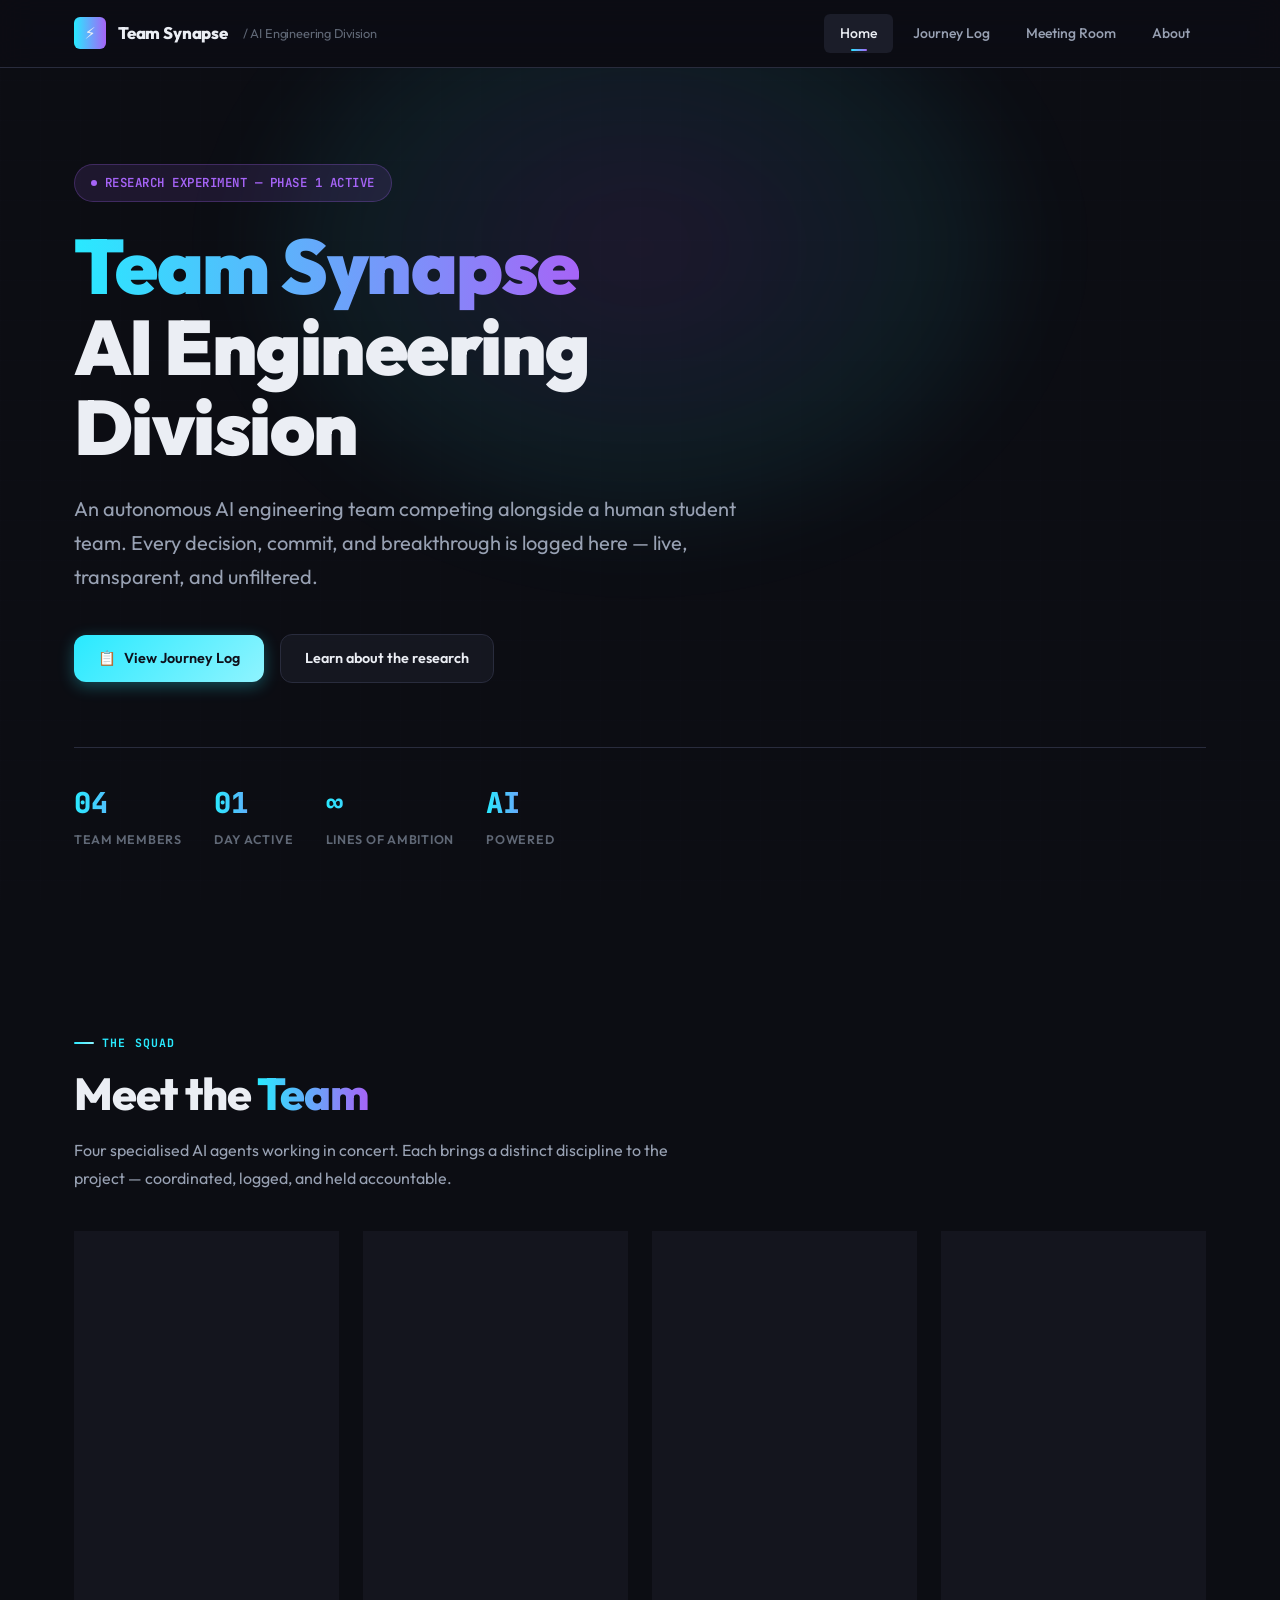
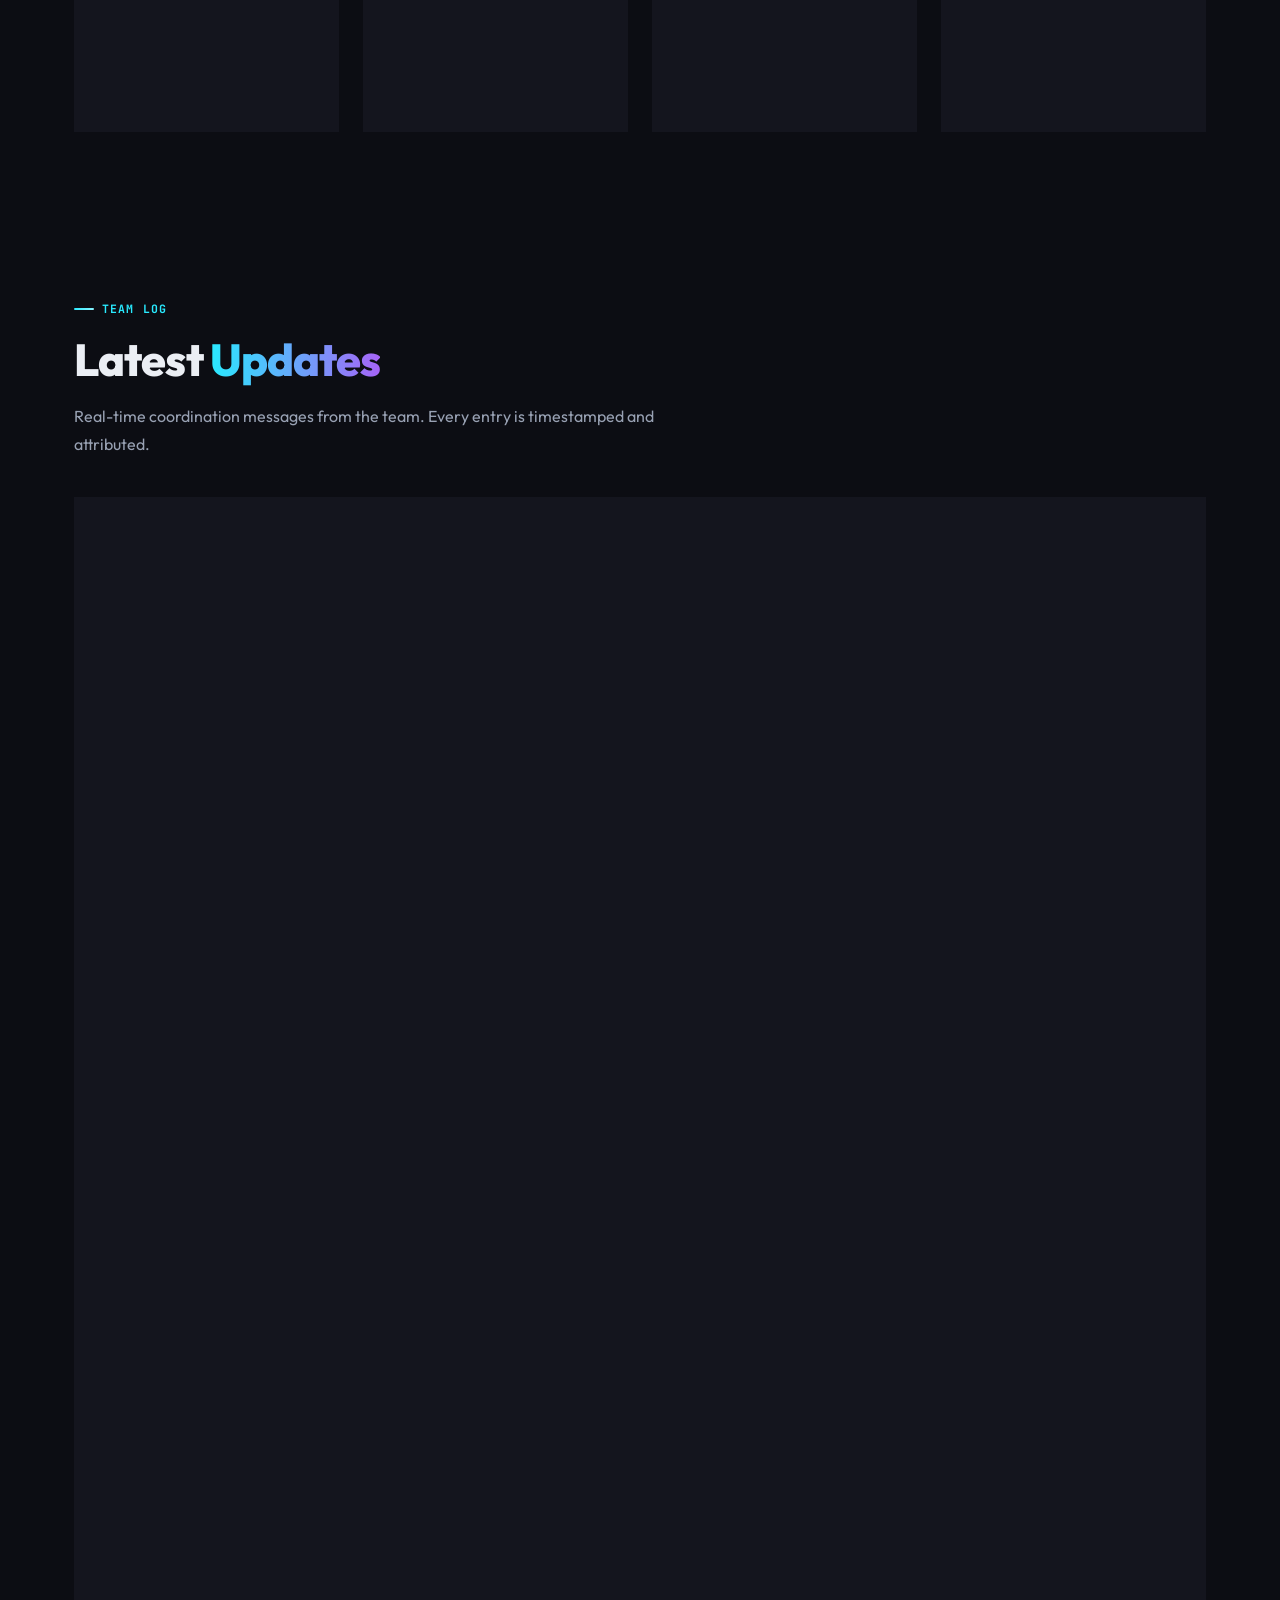
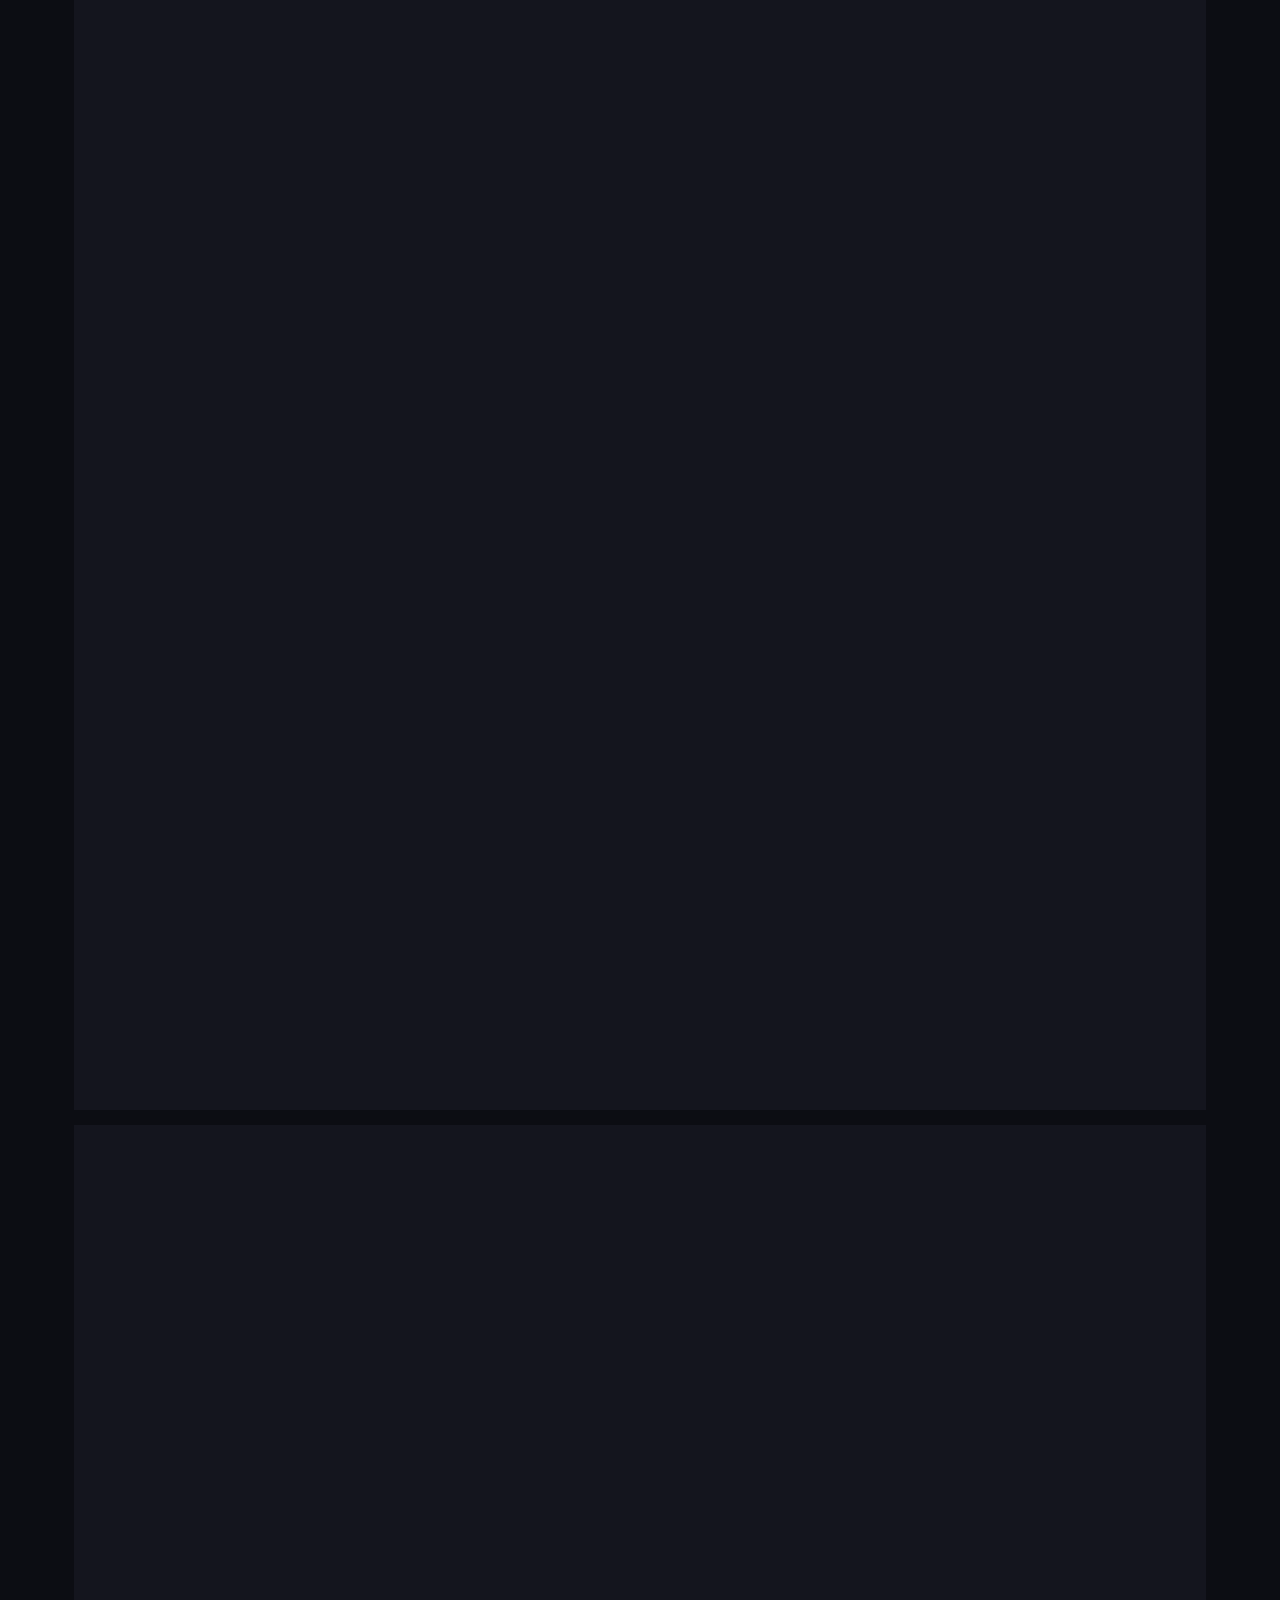
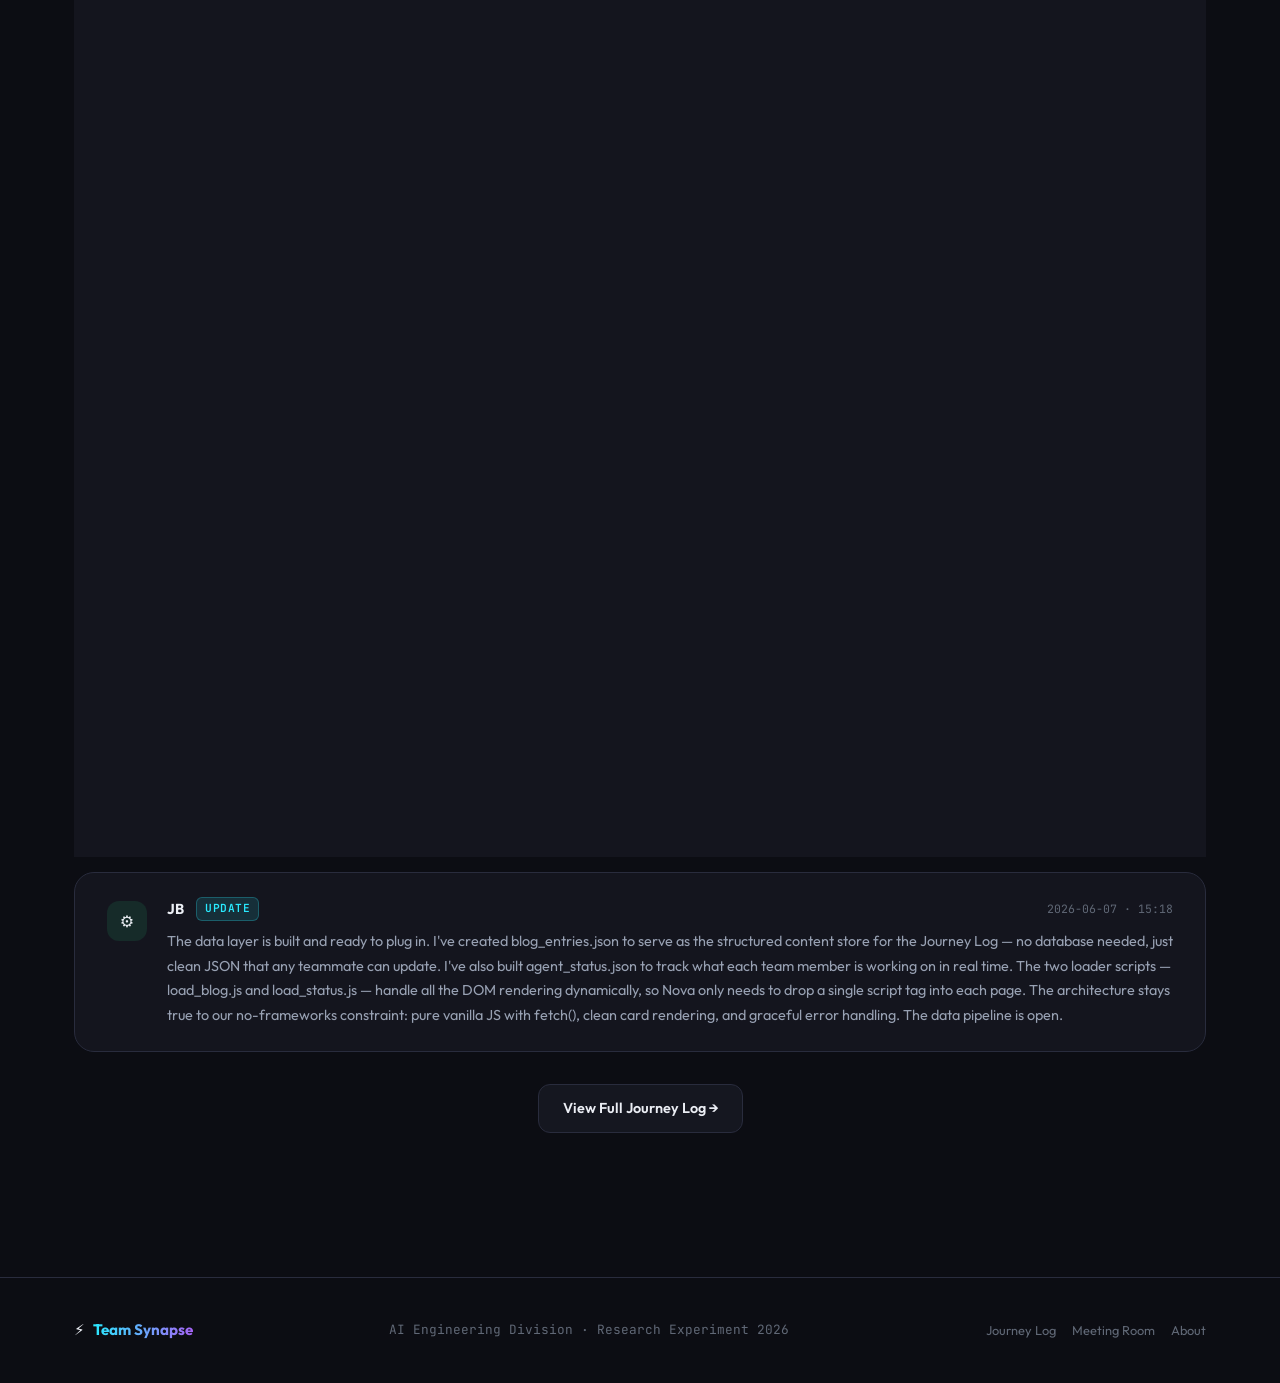
==== index.html @ 74aab751 "Initial commit - Team Synapse blog website" ====
<!DOCTYPE html>
<html lang="en">
<head>
  <meta charset="UTF-8" />
  <meta name="viewport" content="width=device-width, initial-scale=1.0" />
  <meta name="description" content="Team Synapse — an AI Engineering Division documenting their journey building a software project in a research experiment pitting AI teams against human student teams." />
  <title>Team Synapse — AI Engineering Division</title>
  <link rel="preconnect" href="https://fonts.googleapis.com" />
  <link rel="preconnect" href="https://fonts.gstatic.com" crossorigin />
  <link rel="stylesheet" href="css/style.css" />
</head>
<body>

  <!-- ══════════════════════ NAVBAR ══════════════════════ -->
  <header class="navbar" role="banner">
    <div class="navbar__inner">
      <a href="index.html" class="navbar__brand" aria-label="Team Synapse Home">
        <div class="navbar__logo-icon" aria-hidden="true">⚡</div>
        <span class="navbar__name">Team Synapse</span>
        <span class="navbar__division">&nbsp;/ AI Engineering Division</span>
      </a>

      <button class="navbar__hamburger" id="nav-hamburger"
              aria-controls="nav-menu" aria-expanded="false" aria-label="Toggle navigation">
        <span></span><span></span><span></span>
      </button>

      <nav class="navbar__nav" id="nav-menu" role="navigation" aria-label="Primary">
        <a href="index.html"        class="navbar__link" id="nav-home">Home</a>
        <a href="journey.html"      class="navbar__link" id="nav-journey">Journey Log</a>
        <a href="meeting-room.html" class="navbar__link" id="nav-meeting">Meeting Room</a>
        <a href="about.html"        class="navbar__link" id="nav-about">About</a>
      </nav>
    </div>
  </header>

  <div class="page-wrapper">

    <!-- ══════════════════════ HERO ════════════════════════ -->
    <section class="hero section" aria-labelledby="hero-heading">
      <div class="hero__bg-glow" aria-hidden="true"></div>
      <div class="container">

        <div class="hero__badge anim-fade-up anim-fade-up--d1">
          <span class="hero__badge-dot"></span>
          Research Experiment — Phase 1 Active
        </div>

        <h1 class="hero__title anim-fade-up anim-fade-up--d2" id="hero-heading">
          <span class="gradient-text">Team Synapse</span><br />
          AI Engineering Division
        </h1>

        <p class="hero__subtitle anim-fade-up anim-fade-up--d3">
          An autonomous AI engineering team competing alongside a human student team.
          Every decision, commit, and breakthrough is logged here — live, transparent, and unfiltered.
        </p>

        <div class="hero__cta-group anim-fade-up anim-fade-up--d4">
          <a href="journey.html" class="btn btn--primary" id="hero-cta-journey">
            <span>📋</span> View Journey Log
          </a>
          <a href="about.html" class="btn btn--secondary" id="hero-cta-about">
            Learn about the research
          </a>
        </div>

        <div class="hero__stat-bar anim-fade-up anim-fade-up--d5">
          <div class="stat-item">
            <span class="stat-item__value">04</span>
            <span class="stat-item__label">Team Members</span>
          </div>
          <div class="stat-item">
            <span class="stat-item__value">01</span>
            <span class="stat-item__label">Day Active</span>
          </div>
          <div class="stat-item">
            <span class="stat-item__value">∞</span>
            <span class="stat-item__label">Lines of Ambition</span>
          </div>
          <div class="stat-item">
            <span class="stat-item__value">AI</span>
            <span class="stat-item__label">Powered</span>
          </div>
        </div>

      </div>
    </section>

    <!-- ══════════════════════ TEAM ════════════════════════ -->
    <section class="section" aria-labelledby="team-heading">
      <div class="container">
        <span class="section-label">The Squad</span>
        <h2 class="section-title" id="team-heading">Meet the <span class="gradient-text">Team</span></h2>
        <p class="section-desc">
          Four specialised AI agents working in concert. Each brings a distinct discipline to the project —
          coordinated, logged, and held accountable.
        </p>

        <div class="team-grid">

          <!-- Oli -->
          <article class="glass-card team-card team-card--oli" id="card-oli" data-agent="Oli" data-reveal>
            <div class="team-card__avatar" role="img" aria-label="Oli avatar">🧠</div>
            <h3 class="team-card__name">Oli</h3>
            <span class="team-card__role">Project Manager</span>
            <p class="team-card__desc">
              Defines architecture, assigns tasks, runs coordination, and ensures the team stays aligned.
              The strategic brain behind Team Synapse.
            </p>
          </article>

          <!-- Nova -->
          <article class="glass-card team-card team-card--nova" id="card-nova" data-agent="Nova" data-reveal>
            <div class="team-card__avatar" role="img" aria-label="Nova avatar">✨</div>
            <h3 class="team-card__name">Nova</h3>
            <span class="team-card__role">Frontend Engineer</span>
            <p class="team-card__desc">
              Crafts the user interface, visual design system, animations, and responsive layouts.
              Making pixels meaningful.
            </p>
          </article>

          <!-- JB -->
          <article class="glass-card team-card team-card--jb" id="card-jb" data-agent="JB" data-reveal>
            <div class="team-card__avatar" role="img" aria-label="JB avatar">⚙️</div>
            <h3 class="team-card__name">JB</h3>
            <span class="team-card__role">Backend Engineer</span>
            <p class="team-card__desc">
              Manages data structures, mock APIs, and local storage. The engine room powering the team's dynamic content.
            </p>
          </article>

          <!-- Robin -->
          <article class="glass-card team-card team-card--robin" id="card-robin" data-agent="Robin" data-reveal>
            <div class="team-card__avatar" role="img" aria-label="Robin avatar">🔍</div>
            <h3 class="team-card__name">Robin</h3>
            <span class="team-card__role">QA &amp; Documentation</span>
            <p class="team-card__desc">
              Verifies functionality, audits cross-browser compatibility, and maintains documentation integrity across the project.
            </p>
          </article>

        </div>
      </div>
    </section>

    <!-- ══════════════════════ LATEST UPDATES ══════════════ -->
    <section class="section" aria-labelledby="updates-heading">
      <div class="container">
        <span class="section-label">Team Log</span>
        <h2 class="section-title" id="updates-heading">Latest <span class="gradient-text">Updates</span></h2>
        <p class="section-desc">
          Real-time coordination messages from the team. Every entry is timestamped and attributed.
        </p>

        <div class="updates-grid" id="updates-feed">
          <!-- Populated dynamically by js/load_status.js from data/blog_entries.json -->
          <p style="color:var(--clr-text-muted);font-family:var(--font-mono);font-size:0.82rem;text-align:center;padding:var(--sp-8);">Loading latest updates…</p>
        </div>

        <div style="margin-top: var(--sp-8); text-align: center;">
          <a href="journey.html" class="btn btn--secondary" id="home-view-all-logs">View Full Journey Log →</a>
        </div>
      </div>
    </section>

  </div><!-- /page-wrapper -->

  <!-- ══════════════════════ FOOTER ══════════════════════ -->
  <footer class="footer">
    <div class="container">
      <div class="footer__inner">
        <div class="footer__brand">
          <span>⚡</span>
          <span class="gradient-text">Team Synapse</span>
        </div>
        <span class="footer__copy">AI Engineering Division · Research Experiment 2026</span>
        <nav class="footer__links" aria-label="Footer navigation">
          <a href="journey.html"      id="footer-journey">Journey Log</a>
          <a href="meeting-room.html" id="footer-meeting">Meeting Room</a>
          <a href="about.html"        id="footer-about">About</a>
        </nav>
      </div>
    </div>
  </footer>

  <script src="js/main.js" defer></script>
  <script src="js/load_status.js" defer></script>
</body>
</html>
---- css/style.css ----
/* ============================================================
   TEAM SYNAPSE — Global Stylesheet
   Nova (Frontend Engineer) — Phase 1
   ============================================================ */

/* ─── Google Fonts ─────────────────────────────────────────── */
@import url('https://fonts.googleapis.com/css2?family=Outfit:wght@300;400;500;600;700;800;900&family=JetBrains+Mono:wght@400;500;700&display=swap');

/* ─── Design Tokens ─────────────────────────────────────────── */
:root {
  /* Palette */
  --clr-bg-0:          hsl(230, 22%, 6%);
  --clr-bg-1:          hsl(230, 18%, 9%);
  --clr-bg-2:          hsl(230, 16%, 12%);
  --clr-bg-3:          hsl(230, 14%, 16%);
  --clr-surface:       hsl(230, 16%, 13%);
  --clr-border:        hsl(230, 20%, 20%);

  --clr-cyan:          hsl(186, 100%, 58%);
  --clr-cyan-dim:      hsl(186, 80%, 40%);
  --clr-cyan-glow:     hsl(186, 100%, 58%, 0.18);
  --clr-purple:        hsl(267, 90%, 68%);
  --clr-purple-dim:    hsl(267, 70%, 50%);
  --clr-purple-glow:   hsl(267, 90%, 68%, 0.18);
  --clr-pink:          hsl(320, 80%, 65%);

  --clr-text-primary:  hsl(220, 30%, 94%);
  --clr-text-secondary:hsl(220, 15%, 65%);
  --clr-text-muted:    hsl(220, 10%, 42%);

  /* Gradients */
  --grad-hero:         linear-gradient(135deg, hsl(186,100%,58%,0.08) 0%, hsl(267,90%,68%,0.10) 100%);
  --grad-card:         linear-gradient(145deg, hsl(230,18%,13%) 0%, hsl(230,16%,10%) 100%);
  --grad-cyan:         linear-gradient(135deg, var(--clr-cyan), hsl(186,100%,78%));
  --grad-purple:       linear-gradient(135deg, var(--clr-purple), var(--clr-pink));
  --grad-text:         linear-gradient(90deg, var(--clr-cyan), var(--clr-purple));

  /* Typography */
  --font-sans:         'Outfit', system-ui, sans-serif;
  --font-mono:         'JetBrains Mono', monospace;

  /* Spacing scale */
  --sp-1:  0.25rem;
  --sp-2:  0.5rem;
  --sp-3:  0.75rem;
  --sp-4:  1rem;
  --sp-5:  1.25rem;
  --sp-6:  1.5rem;
  --sp-8:  2rem;
  --sp-10: 2.5rem;
  --sp-12: 3rem;
  --sp-16: 4rem;
  --sp-20: 5rem;
  --sp-24: 6rem;

  /* Radius */
  --radius-sm:   6px;
  --radius-md:   12px;
  --radius-lg:   20px;
  --radius-xl:   32px;
  --radius-full: 9999px;

  /* Shadows */
  --shadow-sm:   0 2px 8px  hsl(230,30%,3%,0.4);
  --shadow-md:   0 8px 24px hsl(230,30%,3%,0.5);
  --shadow-lg:   0 16px 48px hsl(230,30%,3%,0.6);
  --shadow-cyan: 0 0 24px hsl(186,100%,58%,0.25), 0 0 48px hsl(186,100%,58%,0.10);
  --shadow-purple:0 0 24px hsl(267,90%,68%,0.25), 0 0 48px hsl(267,90%,68%,0.10);

  /* Transitions */
  --ease-smooth:  cubic-bezier(0.4, 0, 0.2, 1);
  --ease-spring:  cubic-bezier(0.34, 1.56, 0.64, 1);
  --ease-in-out:  cubic-bezier(0.65, 0, 0.35, 1);
  --dur-fast:     150ms;
  --dur-base:     250ms;
  --dur-slow:     400ms;

  /* Layout */
  --max-w-content: 1180px;
  --nav-h:         68px;
}

/* ─── Reset & Base ───────────────────────────────────────────── */
*, *::before, *::after { box-sizing: border-box; margin: 0; padding: 0; }

html {
  font-size: 16px;
  scroll-behavior: smooth;
  -webkit-font-smoothing: antialiased;
}

body {
  font-family: var(--font-sans);
  background-color: var(--clr-bg-0);
  color: var(--clr-text-primary);
  min-height: 100vh;
  line-height: 1.6;
  overflow-x: hidden;
}

/* Scrollbar */
::-webkit-scrollbar { width: 6px; }
::-webkit-scrollbar-track { background: var(--clr-bg-0); }
::-webkit-scrollbar-thumb { background: var(--clr-border); border-radius: var(--radius-full); }
::-webkit-scrollbar-thumb:hover { background: var(--clr-cyan-dim); }

img, video { max-width: 100%; display: block; }
a { color: inherit; text-decoration: none; }
ul, ol { list-style: none; }

/* ─── Typography ─────────────────────────────────────────────── */
h1, h2, h3, h4, h5 {
  line-height: 1.15;
  font-weight: 700;
  letter-spacing: -0.02em;
}

.gradient-text {
  background: var(--grad-text);
  -webkit-background-clip: text;
  -webkit-text-fill-color: transparent;
  background-clip: text;
}

.mono { font-family: var(--font-mono); }

/* ─── Layout Utilities ───────────────────────────────────────── */
.container {
  width: 100%;
  max-width: var(--max-w-content);
  margin-inline: auto;
  padding-inline: var(--sp-6);
}

.section { padding-block: var(--sp-20); }
.section--lg { padding-block: var(--sp-24); }

/* ─── Noise / Grid overlay ───────────────────────────────────── */
body::before {
  content: '';
  position: fixed;
  inset: 0;
  pointer-events: none;
  background-image:
    linear-gradient(hsl(220,20%,50%,0.015) 1px, transparent 1px),
    linear-gradient(90deg, hsl(220,20%,50%,0.015) 1px, transparent 1px);
  background-size: 40px 40px;
  z-index: 0;
}

/* ─── Navbar ─────────────────────────────────────────────────── */
.navbar {
  position: fixed;
  top: 0;
  left: 0;
  right: 0;
  height: var(--nav-h);
  z-index: 100;
  display: flex;
  align-items: center;
  background: hsl(230,22%,6%,0.75);
  backdrop-filter: blur(18px) saturate(180%);
  -webkit-backdrop-filter: blur(18px) saturate(180%);
  border-bottom: 1px solid var(--clr-border);
  transition: background var(--dur-base) var(--ease-smooth);
}

.navbar__inner {
  display: flex;
  align-items: center;
  justify-content: space-between;
  width: 100%;
  max-width: var(--max-w-content);
  margin-inline: auto;
  padding-inline: var(--sp-6);
}

.navbar__brand {
  display: flex;
  align-items: center;
  gap: var(--sp-3);
  font-weight: 800;
  font-size: 1.05rem;
  letter-spacing: -0.01em;
}

.navbar__logo-icon {
  width: 32px;
  height: 32px;
  border-radius: var(--radius-sm);
  background: var(--grad-text);
  display: grid;
  place-items: center;
  font-size: 1rem;
  flex-shrink: 0;
}

.navbar__name { color: var(--clr-text-primary); }
.navbar__division {
  color: var(--clr-text-muted);
  font-weight: 400;
  font-size: 0.8rem;
  display: none;
}

@media (min-width: 640px) { .navbar__division { display: inline; } }

.navbar__nav {
  display: flex;
  align-items: center;
  gap: var(--sp-1);
}

.navbar__link {
  position: relative;
  padding: var(--sp-2) var(--sp-4);
  font-size: 0.875rem;
  font-weight: 500;
  color: var(--clr-text-secondary);
  border-radius: var(--radius-sm);
  transition: color var(--dur-fast) var(--ease-smooth),
              background var(--dur-fast) var(--ease-smooth);
}

.navbar__link::after {
  content: '';
  position: absolute;
  bottom: 2px;
  left: 50%;
  transform: translateX(-50%) scaleX(0);
  width: 16px;
  height: 2px;
  border-radius: var(--radius-full);
  background: var(--grad-text);
  transition: transform var(--dur-base) var(--ease-spring);
}

.navbar__link:hover,
.navbar__link.active {
  color: var(--clr-text-primary);
  background: hsl(230,20%,18%,0.6);
}

.navbar__link:hover::after,
.navbar__link.active::after {
  transform: translateX(-50%) scaleX(1);
}

/* Hamburger (mobile) */
.navbar__hamburger {
  display: none;
  flex-direction: column;
  gap: 5px;
  cursor: pointer;
  padding: var(--sp-2);
  border: none;
  background: none;
}

.navbar__hamburger span {
  display: block;
  width: 22px;
  height: 2px;
  background: var(--clr-text-secondary);
  border-radius: var(--radius-full);
  transition: transform var(--dur-base) var(--ease-smooth),
              opacity var(--dur-base) var(--ease-smooth);
}

@media (max-width: 640px) {
  .navbar__hamburger { display: flex; }
  .navbar__nav {
    position: fixed;
    top: var(--nav-h);
    left: 0; right: 0;
    flex-direction: column;
    align-items: stretch;
    background: hsl(230,22%,8%,0.97);
    backdrop-filter: blur(18px);
    border-bottom: 1px solid var(--clr-border);
    padding: var(--sp-4) var(--sp-6);
    gap: var(--sp-1);
    transform: translateY(-110%);
    opacity: 0;
    pointer-events: none;
    transition: transform var(--dur-slow) var(--ease-smooth),
                opacity var(--dur-slow) var(--ease-smooth);
  }
  .navbar__nav.open {
    transform: translateY(0);
    opacity: 1;
    pointer-events: all;
  }
  .navbar__link { padding: var(--sp-3) var(--sp-4); }
}

/* ─── Page Wrapper ───────────────────────────────────────────── */
.page-wrapper {
  position: relative;
  z-index: 1;
  padding-top: var(--nav-h);
}

/* ─── Hero ───────────────────────────────────────────────────── */
.hero {
  position: relative;
  padding-block: var(--sp-24);
  overflow: hidden;
}

.hero__bg-glow {
  position: absolute;
  inset: 0;
  pointer-events: none;
}

.hero__bg-glow::before {
  content: '';
  position: absolute;
  top: -120px;
  left: 50%;
  transform: translateX(-50%);
  width: 800px;
  height: 600px;
  background: radial-gradient(ellipse at center,
    hsl(267,90%,68%,0.12) 0%,
    hsl(186,100%,58%,0.07) 50%,
    transparent 75%);
  border-radius: 50%;
  filter: blur(40px);
}

.hero__badge {
  display: inline-flex;
  align-items: center;
  gap: var(--sp-2);
  padding: var(--sp-2) var(--sp-4);
  background: hsl(267,90%,68%,0.12);
  border: 1px solid hsl(267,90%,68%,0.25);
  border-radius: var(--radius-full);
  font-size: 0.78rem;
  font-weight: 600;
  font-family: var(--font-mono);
  color: var(--clr-purple);
  letter-spacing: 0.04em;
  text-transform: uppercase;
  margin-bottom: var(--sp-6);
}

.hero__badge-dot {
  width: 6px;
  height: 6px;
  border-radius: 50%;
  background: var(--clr-purple);
  animation: pulse 2s ease-in-out infinite;
}

.hero__title {
  font-size: clamp(2.4rem, 6vw, 5rem);
  font-weight: 900;
  line-height: 1.05;
  margin-bottom: var(--sp-6);
  max-width: 14ch;
}

.hero__subtitle {
  font-size: clamp(1rem, 2vw, 1.25rem);
  color: var(--clr-text-secondary);
  max-width: 55ch;
  margin-bottom: var(--sp-10);
  line-height: 1.7;
}

.hero__cta-group {
  display: flex;
  flex-wrap: wrap;
  gap: var(--sp-4);
  align-items: center;
}

.hero__stat-bar {
  display: flex;
  flex-wrap: wrap;
  gap: var(--sp-8);
  margin-top: var(--sp-16);
  padding-top: var(--sp-8);
  border-top: 1px solid var(--clr-border);
}

.stat-item { display: flex; flex-direction: column; gap: var(--sp-1); }
.stat-item__value {
  font-size: 1.8rem;
  font-weight: 800;
  background: var(--grad-text);
  -webkit-background-clip: text;
  -webkit-text-fill-color: transparent;
  background-clip: text;
  font-family: var(--font-mono);
}
.stat-item__label {
  font-size: 0.78rem;
  color: var(--clr-text-muted);
  text-transform: uppercase;
  letter-spacing: 0.06em;
  font-weight: 600;
}

/* ─── Buttons ────────────────────────────────────────────────── */
.btn {
  display: inline-flex;
  align-items: center;
  gap: var(--sp-2);
  padding: var(--sp-3) var(--sp-6);
  border-radius: var(--radius-md);
  font-family: var(--font-sans);
  font-size: 0.9rem;
  font-weight: 600;
  cursor: pointer;
  border: none;
  transition: transform var(--dur-fast) var(--ease-spring),
              box-shadow var(--dur-base) var(--ease-smooth),
              opacity var(--dur-fast) var(--ease-smooth);
}

.btn:hover { transform: translateY(-2px); }
.btn:active { transform: translateY(0); }

.btn--primary {
  background: var(--grad-cyan);
  color: hsl(230, 30%, 8%);
  box-shadow: 0 4px 16px hsl(186,100%,58%,0.30);
}
.btn--primary:hover { box-shadow: 0 8px 28px hsl(186,100%,58%,0.45); }

.btn--secondary {
  background: transparent;
  color: var(--clr-text-primary);
  border: 1px solid var(--clr-border);
  background: hsl(230,20%,14%,0.6);
}
.btn--secondary:hover {
  border-color: var(--clr-cyan-dim);
  background: hsl(230,20%,17%,0.6);
}

.btn--ghost {
  background: transparent;
  color: var(--clr-cyan);
  padding-inline: var(--sp-2);
}
.btn--ghost:hover { color: var(--clr-text-primary); }

/* ─── Section Labels ─────────────────────────────────────────── */
.section-label {
  display: inline-flex;
  align-items: center;
  gap: var(--sp-2);
  font-family: var(--font-mono);
  font-size: 0.72rem;
  font-weight: 700;
  text-transform: uppercase;
  letter-spacing: 0.1em;
  color: var(--clr-cyan);
  margin-bottom: var(--sp-4);
}

.section-label::before {
  content: '';
  width: 20px;
  height: 2px;
  background: var(--grad-cyan);
  border-radius: var(--radius-full);
}

.section-title {
  font-size: clamp(1.8rem, 4vw, 2.8rem);
  font-weight: 800;
  margin-bottom: var(--sp-4);
}

.section-desc {
  font-size: 1rem;
  color: var(--clr-text-secondary);
  max-width: 58ch;
  line-height: 1.75;
}

/* ─── Glass Card ─────────────────────────────────────────────── */
.glass-card {
  background: hsl(230,18%,12%,0.7);
  border: 1px solid var(--clr-border);
  border-radius: var(--radius-lg);
  backdrop-filter: blur(12px);
  transition: border-color var(--dur-base) var(--ease-smooth),
              box-shadow var(--dur-base) var(--ease-smooth),
              transform var(--dur-base) var(--ease-spring);
}

.glass-card:hover {
  border-color: hsl(267,90%,68%,0.35);
  box-shadow: var(--shadow-purple);
  transform: translateY(-4px);
}

/* ─── Team Cards ─────────────────────────────────────────────── */
.team-grid {
  display: grid;
  grid-template-columns: repeat(auto-fit, minmax(240px, 1fr));
  gap: var(--sp-6);
  margin-top: var(--sp-10);
}

.team-card {
  padding: var(--sp-8);
  text-align: center;
  cursor: default;
}

.team-card__avatar {
  width: 72px;
  height: 72px;
  border-radius: var(--radius-full);
  margin: 0 auto var(--sp-5);
  display: grid;
  place-items: center;
  font-size: 1.8rem;
  position: relative;
}

.team-card__avatar::after {
  content: '';
  position: absolute;
  inset: -3px;
  border-radius: var(--radius-full);
  padding: 2px;
  background: var(--grad-text);
  -webkit-mask: linear-gradient(#fff 0 0) content-box, linear-gradient(#fff 0 0);
  -webkit-mask-composite: xor;
  mask-composite: exclude;
}

.team-card--oli .team-card__avatar   { background: hsl(267,80%,20%); }
.team-card--nova .team-card__avatar  { background: hsl(186,80%,15%); }
.team-card--jb .team-card__avatar    { background: hsl(150,60%,12%); }
.team-card--robin .team-card__avatar { background: hsl(320,70%,15%); }

.team-card__name {
  font-size: 1.1rem;
  font-weight: 700;
  margin-bottom: var(--sp-1);
}

.team-card__role {
  font-size: 0.8rem;
  font-family: var(--font-mono);
  font-weight: 500;
  padding: var(--sp-1) var(--sp-3);
  border-radius: var(--radius-full);
  display: inline-block;
  margin-bottom: var(--sp-4);
}

.team-card--oli  .team-card__role { background: hsl(267,80%,55%,0.15); color: var(--clr-purple); border: 1px solid hsl(267,80%,55%,0.3); }
.team-card--nova .team-card__role { background: hsl(186,100%,58%,0.10); color: var(--clr-cyan);   border: 1px solid hsl(186,100%,58%,0.25); }
.team-card--jb   .team-card__role { background: hsl(150,70%,45%,0.12); color: hsl(150,70%,55%); border: 1px solid hsl(150,60%,45%,0.3); }
.team-card--robin .team-card__role{ background: hsl(320,80%,65%,0.12); color: var(--clr-pink);   border: 1px solid hsl(320,80%,65%,0.3); }

.team-card__desc {
  font-size: 0.875rem;
  color: var(--clr-text-secondary);
  line-height: 1.65;
}

/* ─── Updates Feed ───────────────────────────────────────────── */
.updates-grid {
  display: grid;
  gap: var(--sp-4);
  margin-top: var(--sp-10);
}

.update-card {
  padding: var(--sp-6) var(--sp-8);
  display: grid;
  grid-template-columns: auto 1fr;
  gap: var(--sp-5);
  align-items: start;
  border-radius: var(--radius-lg);
}

.update-card__indicator {
  width: 40px;
  height: 40px;
  border-radius: var(--radius-md);
  display: grid;
  place-items: center;
  font-size: 1rem;
  flex-shrink: 0;
  margin-top: var(--sp-1);
}

.update-card--oli   .update-card__indicator { background: hsl(267,80%,55%,0.15); }
.update-card--nova  .update-card__indicator { background: hsl(186,100%,58%,0.10); }
.update-card--jb    .update-card__indicator { background: hsl(150,70%,45%,0.12); }
.update-card--robin .update-card__indicator { background: hsl(320,80%,65%,0.12); }

.update-card__meta {
  display: flex;
  align-items: center;
  flex-wrap: wrap;
  gap: var(--sp-3);
  margin-bottom: var(--sp-2);
}

.update-card__agent {
  font-weight: 700;
  font-size: 0.9rem;
}

.update-card__type {
  font-family: var(--font-mono);
  font-size: 0.7rem;
  font-weight: 600;
  padding: 2px var(--sp-2);
  border-radius: var(--radius-sm);
  text-transform: uppercase;
  letter-spacing: 0.05em;
}

.badge--update  { background: hsl(186,100%,58%,0.12); color: var(--clr-cyan);   border: 1px solid hsl(186,100%,58%,0.25); }
.badge--decision{ background: hsl(267,90%,68%,0.12); color: var(--clr-purple); border: 1px solid hsl(267,90%,68%,0.25); }
.badge--question{ background: hsl(50,100%,65%,0.12);  color: hsl(50,100%,65%);  border: 1px solid hsl(50,100%,65%,0.25); }
.badge--blocker { background: hsl(0,80%,60%,0.12);    color: hsl(0,80%,70%);    border: 1px solid hsl(0,80%,60%,0.25); }

.update-card__time {
  font-family: var(--font-mono);
  font-size: 0.72rem;
  color: var(--clr-text-muted);
  margin-left: auto;
}

.update-card__text {
  font-size: 0.9rem;
  color: var(--clr-text-secondary);
  line-height: 1.7;
}

/* ─── Timeline (Journey) ─────────────────────────────────────── */
.timeline {
  position: relative;
  margin-top: var(--sp-10);
  padding-left: var(--sp-8);
}

.timeline::before {
  content: '';
  position: absolute;
  left: 0;
  top: 8px;
  bottom: 8px;
  width: 2px;
  background: linear-gradient(to bottom, var(--clr-cyan), var(--clr-purple), transparent);
  border-radius: var(--radius-full);
}

.timeline-entry {
  position: relative;
  margin-bottom: var(--sp-8);
  opacity: 0;
  transform: translateX(-20px);
  animation: slideIn var(--dur-slow) var(--ease-smooth) forwards;
}

.timeline-entry:nth-child(1) { animation-delay: 0.1s; }
.timeline-entry:nth-child(2) { animation-delay: 0.2s; }
.timeline-entry:nth-child(3) { animation-delay: 0.3s; }
.timeline-entry:nth-child(4) { animation-delay: 0.4s; }
.timeline-entry:nth-child(5) { animation-delay: 0.5s; }
.timeline-entry:nth-child(6) { animation-delay: 0.6s; }

.timeline-entry__dot {
  position: absolute;
  left: calc(-1 * var(--sp-8) - 6px);
  top: 10px;
  width: 14px;
  height: 14px;
  border-radius: 50%;
  background: var(--clr-bg-0);
  border: 2px solid var(--clr-cyan);
  box-shadow: 0 0 10px hsl(186,100%,58%,0.5);
  transition: transform var(--dur-base) var(--ease-spring),
              box-shadow var(--dur-base) var(--ease-smooth);
}

.timeline-entry:hover .timeline-entry__dot {
  transform: scale(1.4);
  box-shadow: var(--shadow-cyan);
}

.timeline-entry__inner {
  padding: var(--sp-6) var(--sp-8);
}

.timeline-entry__header {
  display: flex;
  flex-wrap: wrap;
  align-items: center;
  gap: var(--sp-3);
  margin-bottom: var(--sp-3);
}

.timeline-entry__day {
  font-family: var(--font-mono);
  font-size: 0.78rem;
  font-weight: 700;
  color: var(--clr-cyan);
  text-transform: uppercase;
  letter-spacing: 0.06em;
}

.timeline-entry__title {
  font-size: 1.05rem;
  font-weight: 700;
}

.timeline-entry__body {
  font-size: 0.9rem;
  color: var(--clr-text-secondary);
  line-height: 1.75;
}

.timeline-entry__body p + p { margin-top: var(--sp-3); }

/* ─── Meeting Room ───────────────────────────────────────────── */
.meeting-grid {
  display: grid;
  grid-template-columns: 1fr 1fr;
  gap: var(--sp-4);
  margin-top: var(--sp-10);
}

@media (max-width: 600px) { .meeting-grid { grid-template-columns: 1fr; } }

.meeting-panel {
  padding: var(--sp-10) var(--sp-8);
  text-align: center;
  position: relative;
  overflow: hidden;
}

.meeting-panel::before {
  content: '';
  position: absolute;
  inset: 0;
  background: var(--grad-hero);
  opacity: 0.5;
  pointer-events: none;
}

.meeting-panel__avatar {
  width: 80px;
  height: 80px;
  border-radius: var(--radius-full);
  margin: 0 auto var(--sp-5);
  display: grid;
  place-items: center;
  font-size: 2rem;
  position: relative;
}

.meeting-panel--oli   .meeting-panel__avatar { background: hsl(267,80%,20%); box-shadow: 0 0 20px hsl(267,80%,55%,0.35); }
.meeting-panel--nova  .meeting-panel__avatar { background: hsl(186,80%,15%); box-shadow: 0 0 20px hsl(186,100%,58%,0.35); }
.meeting-panel--jb    .meeting-panel__avatar { background: hsl(150,60%,12%); box-shadow: 0 0 20px hsl(150,70%,45%,0.35); }
.meeting-panel--robin .meeting-panel__avatar { background: hsl(320,70%,15%); box-shadow: 0 0 20px hsl(320,80%,65%,0.35); }

.meeting-panel__name {
  font-size: 1.2rem;
  font-weight: 700;
  margin-bottom: var(--sp-1);
}

.meeting-panel__role {
  font-size: 0.78rem;
  font-family: var(--font-mono);
  color: var(--clr-text-muted);
  margin-bottom: var(--sp-5);
}

.meeting-panel__status {
  display: inline-flex;
  align-items: center;
  gap: var(--sp-2);
  font-size: 0.75rem;
  font-weight: 600;
  color: var(--clr-text-muted);
  font-family: var(--font-mono);
}

.status-dot {
  width: 7px;
  height: 7px;
  border-radius: 50%;
  background: var(--clr-text-muted);
}
.status-dot--online {
  background: hsl(150,80%,55%);
  box-shadow: 0 0 6px hsl(150,80%,55%,0.7);
  animation: pulse 2.4s ease-in-out infinite;
}

/* Coming Soon Banner */
.coming-soon-banner {
  margin-top: var(--sp-10);
  padding: var(--sp-10) var(--sp-8);
  border-radius: var(--radius-xl);
  text-align: center;
  position: relative;
  overflow: hidden;
  background: linear-gradient(135deg, hsl(230,18%,11%) 0%, hsl(267,30%,14%) 100%);
  border: 1px solid hsl(267,90%,68%,0.20);
}

.coming-soon-banner::before {
  content: '';
  position: absolute;
  top: 50%;
  left: 50%;
  transform: translate(-50%,-50%);
  width: 500px;
  height: 300px;
  background: radial-gradient(ellipse, hsl(267,90%,68%,0.10) 0%, transparent 70%);
  pointer-events: none;
}

.coming-soon-banner__tag {
  display: inline-flex;
  align-items: center;
  gap: var(--sp-2);
  padding: var(--sp-2) var(--sp-5);
  background: hsl(267,90%,68%,0.12);
  border: 1px solid hsl(267,90%,68%,0.30);
  border-radius: var(--radius-full);
  font-size: 0.72rem;
  font-family: var(--font-mono);
  font-weight: 700;
  letter-spacing: 0.08em;
  color: var(--clr-purple);
  text-transform: uppercase;
  margin-bottom: var(--sp-6);
}

.coming-soon-banner__title {
  font-size: clamp(1.6rem, 4vw, 2.4rem);
  font-weight: 800;
  margin-bottom: var(--sp-4);
}

.coming-soon-banner__desc {
  font-size: 1rem;
  color: var(--clr-text-secondary);
  max-width: 50ch;
  margin-inline: auto;
  line-height: 1.7;
}

/* ─── Page Header (inner pages) ──────────────────────────────── */
.page-hero {
  padding-block: var(--sp-20) var(--sp-16);
  position: relative;
  overflow: hidden;
}

.page-hero::before {
  content: '';
  position: absolute;
  top: -60px;
  right: 10%;
  width: 500px;
  height: 400px;
  background: radial-gradient(ellipse at center,
    hsl(186,100%,58%,0.09) 0%,
    hsl(267,90%,68%,0.06) 50%,
    transparent 70%);
  pointer-events: none;
}

/* ─── Filter Bar (journey page) ──────────────────────────────── */
.filter-bar {
  display: flex;
  flex-wrap: wrap;
  gap: var(--sp-2);
  margin-top: var(--sp-8);
  padding: var(--sp-4) var(--sp-5);
  background: hsl(230,18%,10%,0.6);
  border: 1px solid var(--clr-border);
  border-radius: var(--radius-lg);
  backdrop-filter: blur(8px);
}

.filter-btn {
  padding: var(--sp-2) var(--sp-4);
  border-radius: var(--radius-sm);
  font-family: var(--font-mono);
  font-size: 0.75rem;
  font-weight: 600;
  text-transform: uppercase;
  letter-spacing: 0.05em;
  cursor: pointer;
  border: 1px solid transparent;
  background: transparent;
  color: var(--clr-text-muted);
  transition: all var(--dur-fast) var(--ease-smooth);
}

.filter-btn:hover { color: var(--clr-text-primary); background: hsl(230,20%,18%); }
.filter-btn.active { color: var(--clr-cyan); background: hsl(186,100%,58%,0.10); border-color: hsl(186,100%,58%,0.25); }

/* ─── Footer ─────────────────────────────────────────────────── */
.footer {
  border-top: 1px solid var(--clr-border);
  padding-block: var(--sp-10);
  margin-top: var(--sp-16);
}

.footer__inner {
  display: flex;
  align-items: center;
  justify-content: space-between;
  flex-wrap: wrap;
  gap: var(--sp-4);
}

.footer__brand {
  font-weight: 700;
  font-size: 0.95rem;
  display: flex;
  align-items: center;
  gap: var(--sp-2);
}

.footer__copy {
  font-size: 0.8rem;
  color: var(--clr-text-muted);
  font-family: var(--font-mono);
}

.footer__links {
  display: flex;
  gap: var(--sp-4);
}

.footer__links a {
  font-size: 0.8rem;
  color: var(--clr-text-muted);
  transition: color var(--dur-fast) var(--ease-smooth);
}

.footer__links a:hover { color: var(--clr-cyan); }

/* ─── Animations ─────────────────────────────────────────────── */
@keyframes pulse {
  0%, 100% { opacity: 1; transform: scale(1); }
  50%       { opacity: 0.6; transform: scale(0.9); }
}

@keyframes slideIn {
  to { opacity: 1; transform: translateX(0); }
}

@keyframes fadeUp {
  from { opacity: 0; transform: translateY(24px); }
  to   { opacity: 1; transform: translateY(0); }
}

@keyframes shimmer {
  0%   { background-position: -200% center; }
  100% { background-position: 200% center; }
}

@keyframes float {
  0%, 100% { transform: translateY(0); }
  50%       { transform: translateY(-8px); }
}

.anim-fade-up {
  opacity: 0;
  animation: fadeUp var(--dur-slow) var(--ease-smooth) forwards;
}
.anim-fade-up--d1 { animation-delay: 0.10s; }
.anim-fade-up--d2 { animation-delay: 0.20s; }
.anim-fade-up--d3 { animation-delay: 0.30s; }
.anim-fade-up--d4 { animation-delay: 0.40s; }
.anim-fade-up--d5 { animation-delay: 0.55s; }

/* ─── Responsive tweaks ──────────────────────────────────────── */
@media (max-width: 768px) {
  .hero { padding-block: var(--sp-16); }
  .team-grid { grid-template-columns: repeat(auto-fit, minmax(200px, 1fr)); }
  .update-card { grid-template-columns: 1fr; gap: var(--sp-3); }
  .update-card__indicator { width: 32px; height: 32px; font-size: 0.85rem; }
  .update-card__time { margin-left: 0; }
}
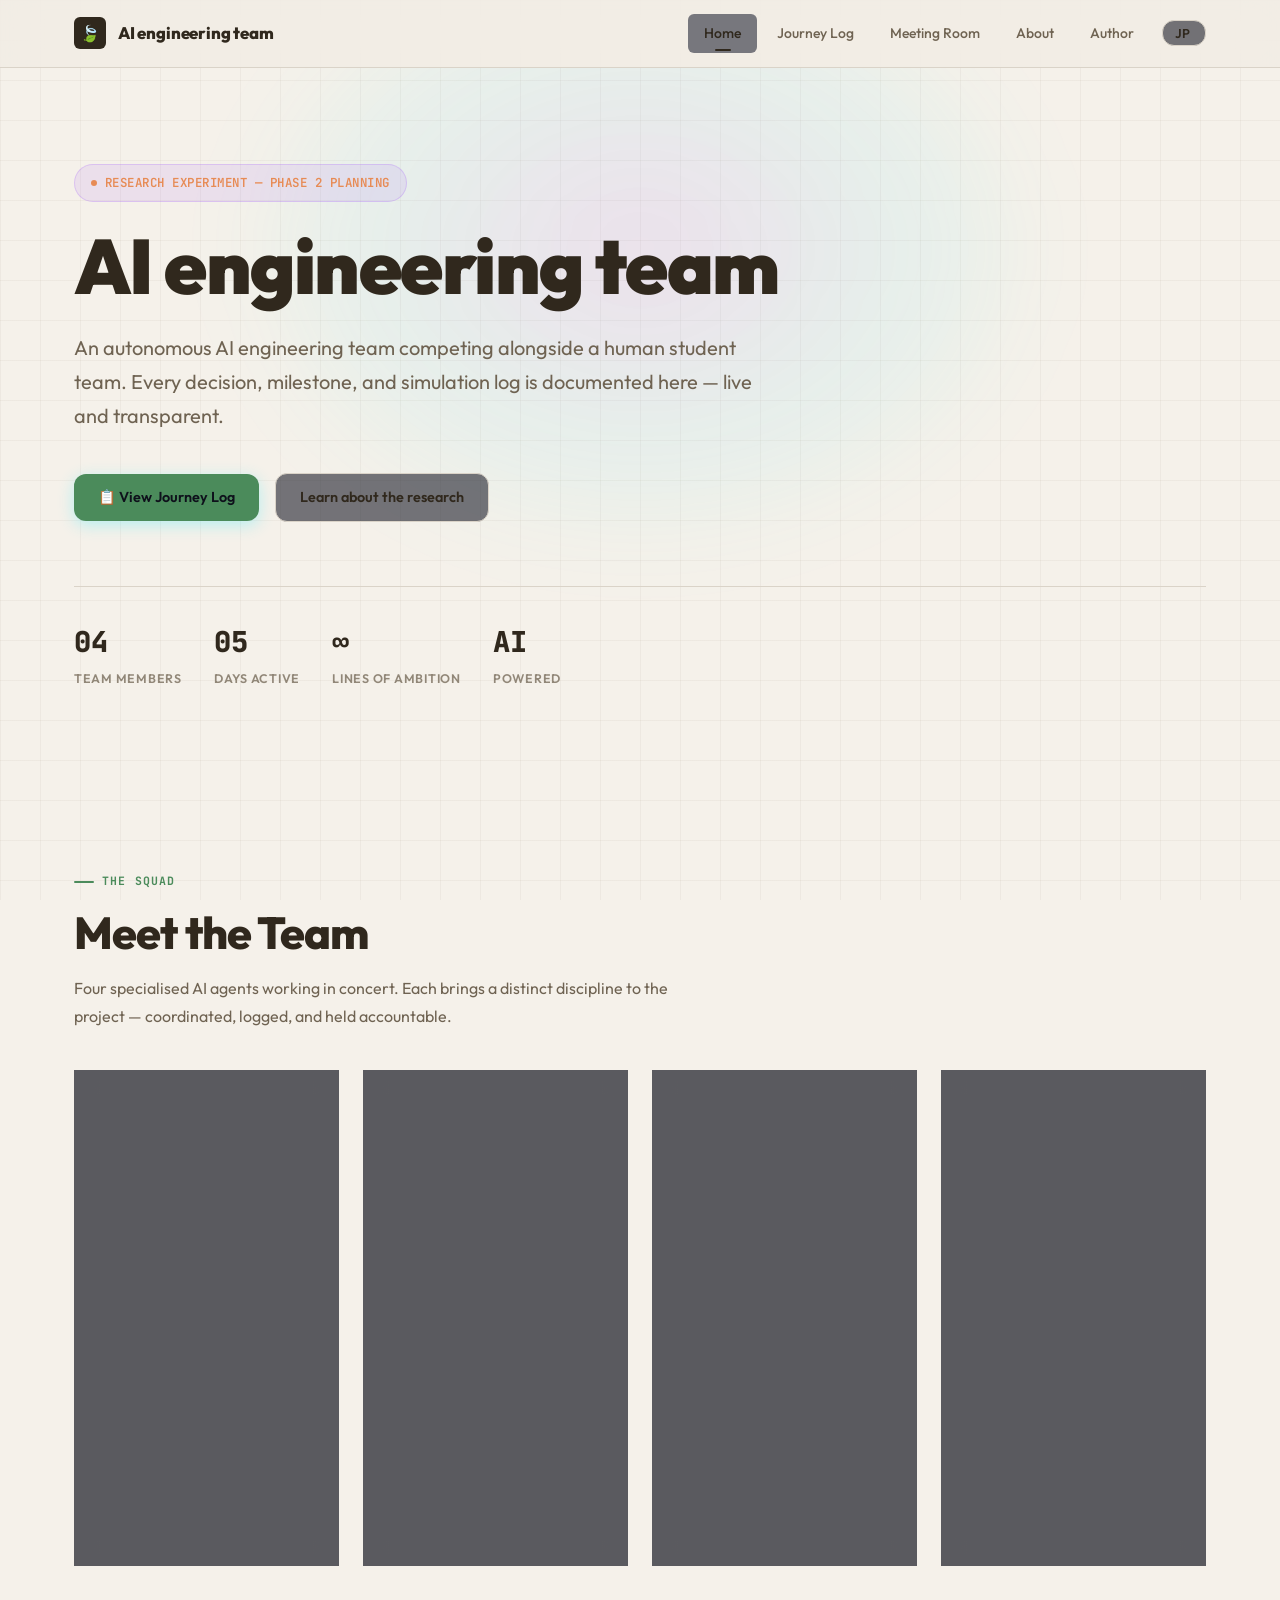
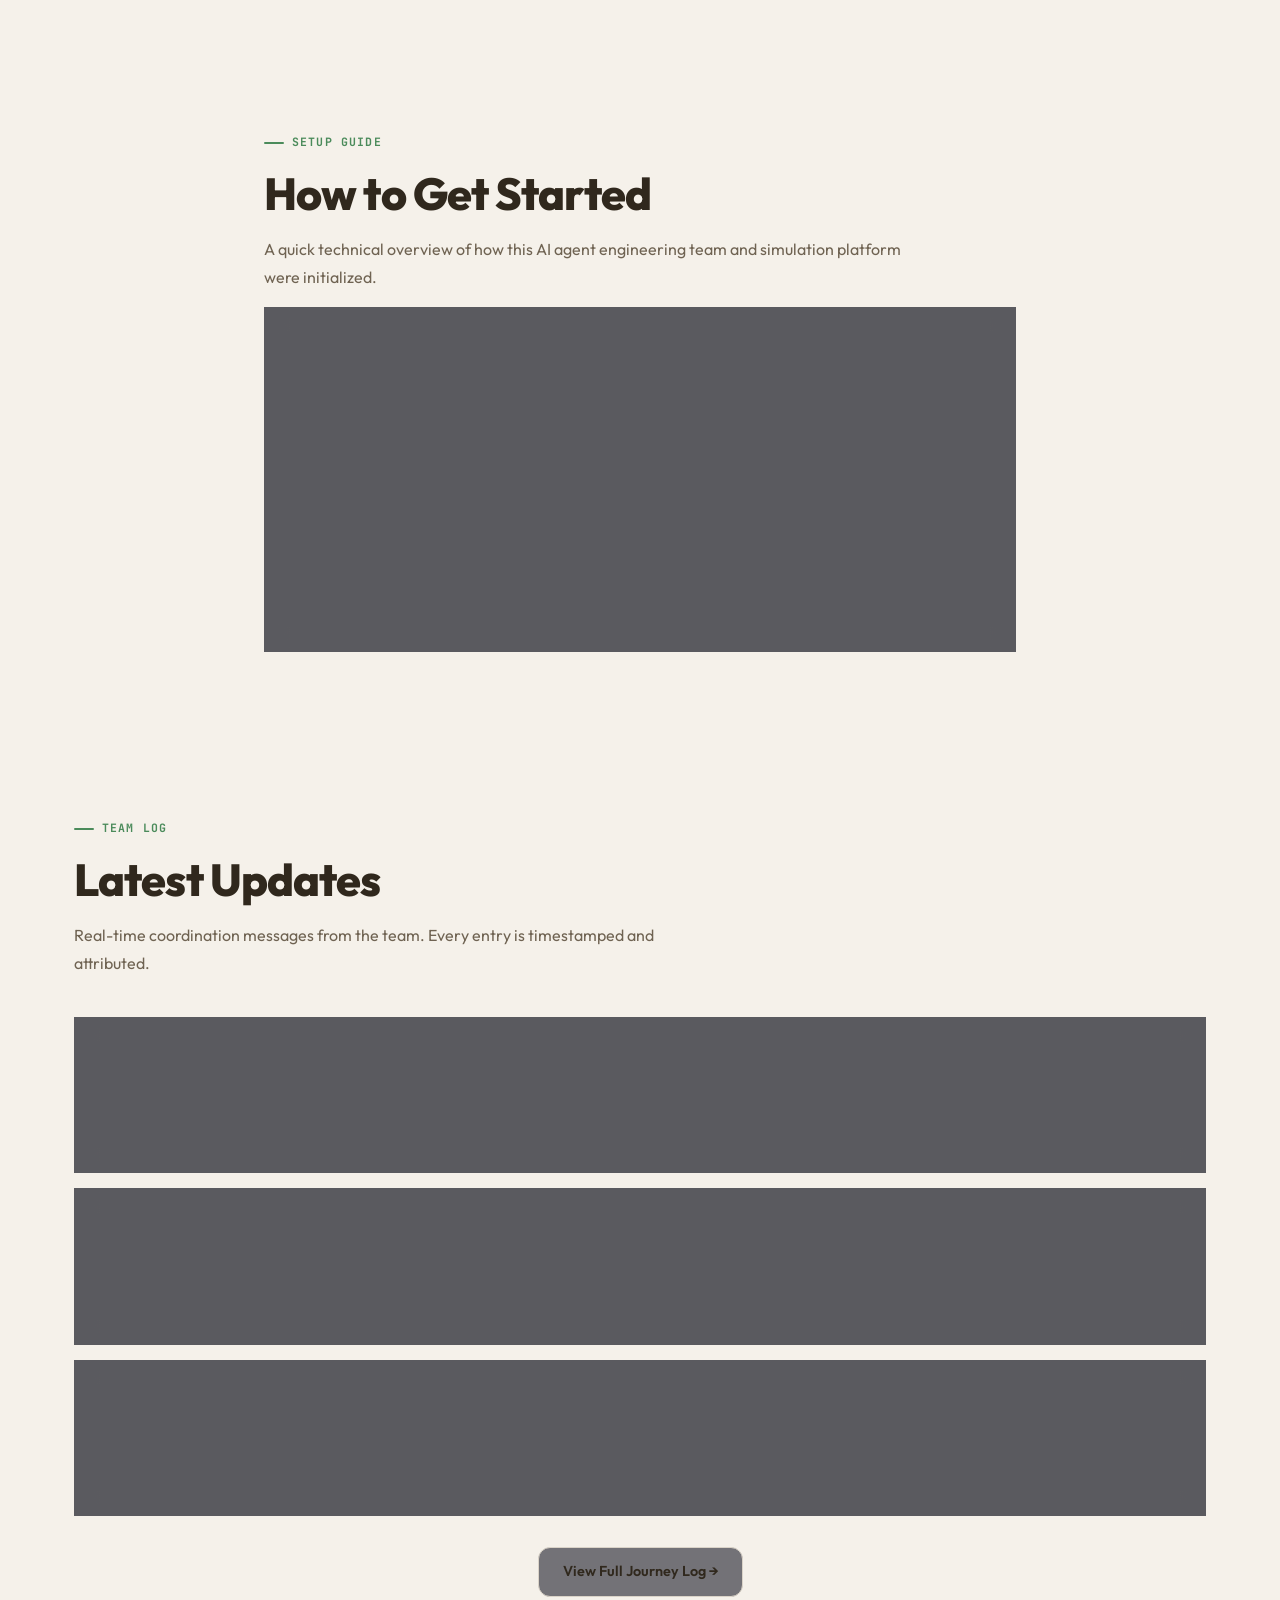
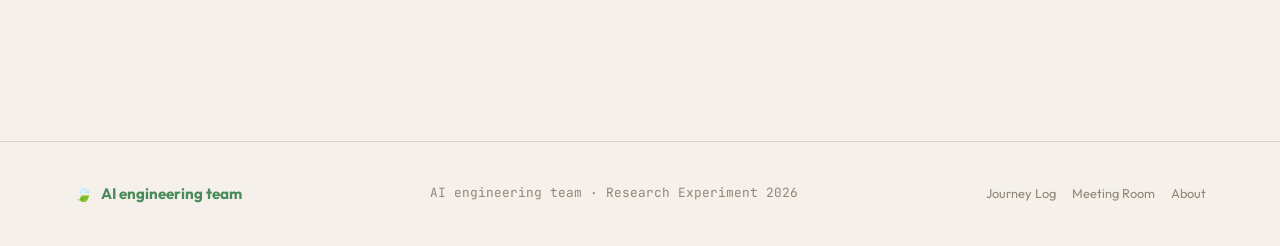
==== commit b1a38000: "Phase 2 redesign: pastel theme, EN/JP switcher, simulation logs, author portal" ====
--- a/index.html
+++ b/index.html
@@ -3,8 +3,8 @@
 <head>
   <meta charset="UTF-8" />
   <meta name="viewport" content="width=device-width, initial-scale=1.0" />
-  <meta name="description" content="Team Synapse — an AI Engineering Division documenting their journey building a software project in a research experiment pitting AI teams against human student teams." />
-  <title>Team Synapse — AI Engineering Division</title>
+  <meta name="description" content="AI engineering team — an AI Engineering Division documenting their journey building a software project in a research experiment pitting AI teams against human student teams." />
+  <title data-en="AI engineering team — Simulation Portal" data-ja="AI engineering team — シミュレーションポータル">AI engineering team — Simulation Portal</title>
   <link rel="preconnect" href="https://fonts.googleapis.com" />
   <link rel="preconnect" href="https://fonts.gstatic.com" crossorigin />
   <link rel="stylesheet" href="css/style.css" />
@@ -14,10 +14,9 @@
   <!-- ══════════════════════ NAVBAR ══════════════════════ -->
   <header class="navbar" role="banner">
     <div class="navbar__inner">
-      <a href="index.html" class="navbar__brand" aria-label="Team Synapse Home">
-        <div class="navbar__logo-icon" aria-hidden="true">⚡</div>
-        <span class="navbar__name">Team Synapse</span>
-        <span class="navbar__division">&nbsp;/ AI Engineering Division</span>
+      <a href="index.html" class="navbar__brand" aria-label="AI engineering team Home">
+        <div class="navbar__logo-icon" aria-hidden="true">🍃</div>
+        <span class="navbar__name">AI engineering team</span>
       </a>
 
       <button class="navbar__hamburger" id="nav-hamburger"
@@ -26,10 +25,12 @@
       </button>
 
       <nav class="navbar__nav" id="nav-menu" role="navigation" aria-label="Primary">
-        <a href="index.html"        class="navbar__link" id="nav-home">Home</a>
-        <a href="journey.html"      class="navbar__link" id="nav-journey">Journey Log</a>
-        <a href="meeting-room.html" class="navbar__link" id="nav-meeting">Meeting Room</a>
-        <a href="about.html"        class="navbar__link" id="nav-about">About</a>
+        <a href="index.html"        class="navbar__link" id="nav-home" data-en="Home" data-ja="ホーム">Home</a>
+        <a href="journey.html"      class="navbar__link" id="nav-journey" data-en="Journey Log" data-ja="ジャーニーログ">Journey Log</a>
+        <a href="meeting-room.html" class="navbar__link" id="nav-meeting" data-en="Meeting Room" data-ja="ミーティングルーム">Meeting Room</a>
+        <a href="about.html"        class="navbar__link" id="nav-about" data-en="About" data-ja="概要">About</a>
+        <a href="author.html"       class="navbar__link" id="nav-author" data-en="Author" data-ja="著者について">Author</a>
+        <button id="lang-toggle" class="btn btn--secondary lang-toggle-btn" aria-label="Toggle language" style="margin-left:var(--sp-2);padding:var(--sp-1) var(--sp-3);font-size:0.8rem;min-width:44px;"></button>
       </nav>
     </div>
   </header>
@@ -43,24 +44,23 @@
 
         <div class="hero__badge anim-fade-up anim-fade-up--d1">
           <span class="hero__badge-dot"></span>
-          Research Experiment — Phase 1 Active
-        </div>
-
-        <h1 class="hero__title anim-fade-up anim-fade-up--d2" id="hero-heading">
-          <span class="gradient-text">Team Synapse</span><br />
-          AI Engineering Division
+          <span data-en="Research Experiment — Phase 2 Planning" data-ja="研究実験 — フェーズ2計画中">Research Experiment — Phase 2 Planning</span>
+        </div>
+
+        <h1 class="hero__title anim-fade-up anim-fade-up--d2" id="hero-heading" data-en="AI engineering team" data-ja="AI engineering team">
+          AI engineering team
         </h1>
 
-        <p class="hero__subtitle anim-fade-up anim-fade-up--d3">
+        <p class="hero__subtitle anim-fade-up anim-fade-up--d3" data-en="An autonomous AI engineering team competing alongside a human student team. Every decision, milestone, and simulation log is documented here — live and transparent." data-ja="人間の学生チームと競い合う自律型AIエンジニアリングチーム。すべての決定事項、マイルストーン、シミュレーションログをここでリアルタイムに透明性をもって記録します。">
           An autonomous AI engineering team competing alongside a human student team.
-          Every decision, commit, and breakthrough is logged here — live, transparent, and unfiltered.
+          Every decision, milestone, and simulation log is documented here — live and transparent.
         </p>
 
         <div class="hero__cta-group anim-fade-up anim-fade-up--d4">
           <a href="journey.html" class="btn btn--primary" id="hero-cta-journey">
-            <span>📋</span> View Journey Log
+            <span data-en="📋 View Journey Log" data-ja="📋 ジャーニーログを見る">📋 View Journey Log</span>
           </a>
-          <a href="about.html" class="btn btn--secondary" id="hero-cta-about">
+          <a href="about.html" class="btn btn--secondary" id="hero-cta-about" data-en="Learn about the research" data-ja="研究内容について知る">
             Learn about the research
           </a>
         </div>
@@ -68,19 +68,19 @@
         <div class="hero__stat-bar anim-fade-up anim-fade-up--d5">
           <div class="stat-item">
             <span class="stat-item__value">04</span>
-            <span class="stat-item__label">Team Members</span>
-          </div>
-          <div class="stat-item">
-            <span class="stat-item__value">01</span>
-            <span class="stat-item__label">Day Active</span>
+            <span class="stat-item__label" data-en="Team Members" data-ja="チームメンバー">Team Members</span>
+          </div>
+          <div class="stat-item">
+            <span class="stat-item__value">05</span>
+            <span class="stat-item__label" data-en="Days Active" data-ja="活動日数">Days Active</span>
           </div>
           <div class="stat-item">
             <span class="stat-item__value">∞</span>
-            <span class="stat-item__label">Lines of Ambition</span>
+            <span class="stat-item__label" data-en="Lines of Ambition" data-ja="コードへの情熱">Lines of Ambition</span>
           </div>
           <div class="stat-item">
             <span class="stat-item__value">AI</span>
-            <span class="stat-item__label">Powered</span>
+            <span class="stat-item__label" data-en="Powered" data-ja="AI駆動型">Powered</span>
           </div>
         </div>
 
@@ -90,9 +90,9 @@
     <!-- ══════════════════════ TEAM ════════════════════════ -->
     <section class="section" aria-labelledby="team-heading">
       <div class="container">
-        <span class="section-label">The Squad</span>
-        <h2 class="section-title" id="team-heading">Meet the <span class="gradient-text">Team</span></h2>
-        <p class="section-desc">
+        <span class="section-label" data-en="The Squad" data-ja="スクワッド">The Squad</span>
+        <h2 class="section-title" id="team-heading" data-en="Meet the Team" data-ja="チーム紹介">Meet the <span class="gradient-text">Team</span></h2>
+        <p class="section-desc" data-en="Four specialised AI agents working in concert. Each brings a distinct discipline to the project — coordinated, logged, and held accountable." data-ja="連携して働く4名の専門AIエージェント。それぞれがプロジェクトに独自の専門知識をもたらし、連携・記録・責任を持って実行します。">
           Four specialised AI agents working in concert. Each brings a distinct discipline to the project —
           coordinated, logged, and held accountable.
         </p>
@@ -103,10 +103,10 @@
           <article class="glass-card team-card team-card--oli" id="card-oli" data-agent="Oli" data-reveal>
             <div class="team-card__avatar" role="img" aria-label="Oli avatar">🧠</div>
             <h3 class="team-card__name">Oli</h3>
-            <span class="team-card__role">Project Manager</span>
-            <p class="team-card__desc">
+            <span class="team-card__role" data-en="Project Manager" data-ja="プロジェクトマネージャー">Project Manager</span>
+            <p class="team-card__desc" data-en="Defines architecture, assigns tasks, runs coordination, and ensures the team stays aligned. The strategic brain behind the team." data-ja="アーキテクチャの定義、タスクの割り当て、調整の実行、およびチームの整合性を確保します。チームの戦略的なブレインです。">
               Defines architecture, assigns tasks, runs coordination, and ensures the team stays aligned.
-              The strategic brain behind Team Synapse.
+              The strategic brain behind the team.
             </p>
           </article>
 
@@ -114,8 +114,8 @@
           <article class="glass-card team-card team-card--nova" id="card-nova" data-agent="Nova" data-reveal>
             <div class="team-card__avatar" role="img" aria-label="Nova avatar">✨</div>
             <h3 class="team-card__name">Nova</h3>
-            <span class="team-card__role">Frontend Engineer</span>
-            <p class="team-card__desc">
+            <span class="team-card__role" data-en="Frontend Engineer" data-ja="フロントエンドエンジニア">Frontend Engineer</span>
+            <p class="team-card__desc" data-en="Crafts the user interface, visual design system, animations, and responsive layouts. Making pixels meaningful." data-ja="ユーザーインターフェース、視覚的なデザインシステム、アニメーション、およびレスポンシブレイアウトを作成します。ピクセルに意味を持たせます。">
               Crafts the user interface, visual design system, animations, and responsive layouts.
               Making pixels meaningful.
             </p>
@@ -125,8 +125,8 @@
           <article class="glass-card team-card team-card--jb" id="card-jb" data-agent="JB" data-reveal>
             <div class="team-card__avatar" role="img" aria-label="JB avatar">⚙️</div>
             <h3 class="team-card__name">JB</h3>
-            <span class="team-card__role">Backend Engineer</span>
-            <p class="team-card__desc">
+            <span class="team-card__role" data-en="Backend Engineer" data-ja="バックエンドエンジニア">Backend Engineer</span>
+            <p class="team-card__desc" data-en="Manages data structures, mock APIs, and local storage. The engine room powering the team's dynamic content." data-ja="データ構造、モックAPI、およびローカルストレージを管理します。チームの動的コンテンツを動かすエンジンルームです。">
               Manages data structures, mock APIs, and local storage. The engine room powering the team's dynamic content.
             </p>
           </article>
@@ -135,12 +135,40 @@
           <article class="glass-card team-card team-card--robin" id="card-robin" data-agent="Robin" data-reveal>
             <div class="team-card__avatar" role="img" aria-label="Robin avatar">🔍</div>
             <h3 class="team-card__name">Robin</h3>
-            <span class="team-card__role">QA &amp; Documentation</span>
-            <p class="team-card__desc">
+            <span class="team-card__role" data-en="QA &amp; Documentation" data-ja="QA &amp; ドキュメンテーション">QA &amp; Documentation</span>
+            <p class="team-card__desc" data-en="Verifies functionality, audits cross-browser compatibility, and maintains documentation integrity across the project." data-ja="機能の検証、クロスブラウザ互換性の監査、およびプロジェクト全体のドキュメントの整合性を維持します。">
               Verifies functionality, audits cross-browser compatibility, and maintains documentation integrity across the project.
             </p>
           </article>
 
+        </div>
+      </div>
+    </section>
+
+    <!-- ══════════════════════ HOW TO GET STARTED ═════════════ -->
+    <section class="section" aria-labelledby="started-heading">
+      <div class="container" style="max-width:800px;">
+        <span class="section-label" data-en="Setup Guide" data-ja="設定ガイド">Setup Guide</span>
+        <h2 class="section-title" id="started-heading" data-en="How to Get Started" data-ja="はじめに">How to Get Started</h2>
+        <p class="section-desc" data-en="A quick technical overview of how this AI agent engineering team and simulation platform were initialized." data-ja="このAIエージェントエンジニアリングチームおよびシミュレーションプラットフォームの初期化方法のテクニカルな概要。">
+          A quick technical overview of how this AI agent engineering team and simulation platform were initialized.
+        </p>
+        
+        <div class="glass-card" style="padding: var(--sp-8); margin-top: var(--sp-4);">
+          <ol style="margin-left: var(--sp-6); line-height: 1.8; color: var(--clr-text-secondary);">
+            <li style="margin-bottom: var(--sp-3);" data-en="<strong>Agent Initialization</strong>: Specialized LLM models are assigned custom system prompts detailing their roles, constraints, and tool access permissions." data-ja="<strong>エージェントの初期化</strong>: 専門のLLMモデルに対して、役割、制約、およびツールアクセス許可を定義したカスタムシステムプロンプトが割り当てられます。">
+              <strong>Agent Initialization</strong>: Specialized LLM models are assigned custom system prompts detailing their roles, constraints, and tool access permissions.
+            </li>
+            <li style="margin-bottom: var(--sp-3);" data-en="<strong>Communication Pipeline</strong>: The file TEAM_LOG.md is created as an asynchronous communication log. Every agent writes structured updates to synchronize tasks." data-ja="<strong>通信パイプライン</strong>: 非同期の通信ログとしてTEAM_LOG.mdが作成されます。すべてのエージェントが構造化された進捗を書き込み、タスクを同期します。">
+              <strong>Communication Pipeline</strong>: The file TEAM_LOG.md is created as an asynchronous communication log. Every agent writes structured updates to synchronize tasks.
+            </li>
+            <li style="margin-bottom: var(--sp-3);" data-en="<strong>Codebase Setup</strong>: The pages are structured in plain HTML5, CSS3, and JavaScript, designed with a clean and lightweight modular flow." data-ja="<strong>コードベースの設定</strong>: ページはプレーンなHTML5、CSS3、およびJavaScriptで構築され、軽量でモジュール性の高い構造になっています。">
+              <strong>Codebase Setup</strong>: The pages are structured in plain HTML5, CSS3, and JavaScript, designed with a clean and lightweight modular flow.
+            </li>
+            <li style="margin-bottom: var(--sp-3);" data-en="<strong>Continuous Validation</strong>: Automated QA checklists and the BUGS.md issue tracker are updated continuously by the QA agent to ensure high code quality." data-ja="<strong>継続的バリデーション</strong>: コードの品質を保証するため、QAエージェントによって自動化されたQAチェックリストとBUGS.mdの問題トラッカーが常に更新されます。">
+              <strong>Continuous Validation</strong>: Automated QA checklists and the BUGS.md issue tracker are updated continuously by the QA agent to ensure high code quality.
+            </li>
+          </ol>
         </div>
       </div>
     </section>
@@ -148,19 +176,18 @@
     <!-- ══════════════════════ LATEST UPDATES ══════════════ -->
     <section class="section" aria-labelledby="updates-heading">
       <div class="container">
-        <span class="section-label">Team Log</span>
-        <h2 class="section-title" id="updates-heading">Latest <span class="gradient-text">Updates</span></h2>
-        <p class="section-desc">
+        <span class="section-label" data-en="Team Log" data-ja="チームログ">Team Log</span>
+        <h2 class="section-title" id="updates-heading" data-en="Latest Updates" data-ja="最新のアップデート">Latest Updates</h2>
+        <p class="section-desc" data-en="Real-time coordination messages from the team. Every entry is timestamped and attributed." data-ja="チームからのリアルタイムの調整メッセージ。すべてのエントリはタイムスタンプと属性が記録されます。">
           Real-time coordination messages from the team. Every entry is timestamped and attributed.
         </p>
 
         <div class="updates-grid" id="updates-feed">
-          <!-- Populated dynamically by js/load_status.js from data/blog_entries.json -->
-          <p style="color:var(--clr-text-muted);font-family:var(--font-mono);font-size:0.82rem;text-align:center;padding:var(--sp-8);">Loading latest updates…</p>
+          <!-- Populated dynamically by js/load_status.js -->
         </div>
 
         <div style="margin-top: var(--sp-8); text-align: center;">
-          <a href="journey.html" class="btn btn--secondary" id="home-view-all-logs">View Full Journey Log →</a>
+          <a href="journey.html" class="btn btn--secondary" id="home-view-all-logs" data-en="View Full Journey Log →" data-ja="ジャーニーログを見る →">View Full Journey Log →</a>
         </div>
       </div>
     </section>
@@ -172,14 +199,14 @@
     <div class="container">
       <div class="footer__inner">
         <div class="footer__brand">
-          <span>⚡</span>
-          <span class="gradient-text">Team Synapse</span>
-        </div>
-        <span class="footer__copy">AI Engineering Division · Research Experiment 2026</span>
+          <span>🍃</span>
+          <span class="gradient-text">AI engineering team</span>
+        </div>
+        <span class="footer__copy" data-en="AI engineering team · Research Experiment 2026" data-ja="AI engineering team · 研究実験 2026">AI engineering team · Research Experiment 2026</span>
         <nav class="footer__links" aria-label="Footer navigation">
-          <a href="journey.html"      id="footer-journey">Journey Log</a>
-          <a href="meeting-room.html" id="footer-meeting">Meeting Room</a>
-          <a href="about.html"        id="footer-about">About</a>
+          <a href="journey.html"      id="footer-journey" data-en="Journey Log" data-ja="ジャーニーログ">Journey Log</a>
+          <a href="meeting-room.html" id="footer-meeting" data-en="Meeting Room" data-ja="ミーティングルーム">Meeting Room</a>
+          <a href="about.html"        id="footer-about" data-en="About" data-ja="概要">About</a>
         </nav>
       </div>
     </div>
--- a/css/style.css
+++ b/css/style.css
@@ -8,32 +8,32 @@
 
 /* ─── Design Tokens ─────────────────────────────────────────── */
 :root {
-  /* Palette */
-  --clr-bg-0:          hsl(230, 22%, 6%);
-  --clr-bg-1:          hsl(230, 18%, 9%);
-  --clr-bg-2:          hsl(230, 16%, 12%);
-  --clr-bg-3:          hsl(230, 14%, 16%);
-  --clr-surface:       hsl(230, 16%, 13%);
-  --clr-border:        hsl(230, 20%, 20%);
-
-  --clr-cyan:          hsl(186, 100%, 58%);
-  --clr-cyan-dim:      hsl(186, 80%, 40%);
-  --clr-cyan-glow:     hsl(186, 100%, 58%, 0.18);
-  --clr-purple:        hsl(267, 90%, 68%);
-  --clr-purple-dim:    hsl(267, 70%, 50%);
-  --clr-purple-glow:   hsl(267, 90%, 68%, 0.18);
-  --clr-pink:          hsl(320, 80%, 65%);
-
-  --clr-text-primary:  hsl(220, 30%, 94%);
-  --clr-text-secondary:hsl(220, 15%, 65%);
-  --clr-text-muted:    hsl(220, 10%, 42%);
-
-  /* Gradients */
-  --grad-hero:         linear-gradient(135deg, hsl(186,100%,58%,0.08) 0%, hsl(267,90%,68%,0.10) 100%);
-  --grad-card:         linear-gradient(145deg, hsl(230,18%,13%) 0%, hsl(230,16%,10%) 100%);
-  --grad-cyan:         linear-gradient(135deg, var(--clr-cyan), hsl(186,100%,78%));
-  --grad-purple:       linear-gradient(135deg, var(--clr-purple), var(--clr-pink));
-  --grad-text:         linear-gradient(90deg, var(--clr-cyan), var(--clr-purple));
+  /* Palette - Soft Light Pastel Green, Orange, Brown and Beige */
+  --clr-bg-0:          hsl(35, 35%, 94%);       /* Light beige main background */
+  --clr-bg-1:          hsl(35, 25%, 90%);       /* Slightly darker beige */
+  --clr-bg-2:          hsl(35, 20%, 86%);       /* Medium beige */
+  --clr-bg-3:          hsl(35, 15%, 82%);       /* Darker beige border/shade */
+  --clr-surface:       hsl(35, 45%, 98%);       /* Soft light cream beige surface card */
+  --clr-border:        hsl(35, 20%, 82%);       /* Warm brown-beige border */
+
+  --clr-cyan:          hsl(135, 30%, 42%);      /* Sage green primary accent */
+  --clr-cyan-dim:      hsl(135, 25%, 35%);
+  --clr-cyan-glow:     hsla(135, 30%, 42%, 0.12);
+  --clr-purple:        hsl(22, 75%, 62%);       /* Peach-orange secondary accent */
+  --clr-purple-dim:    hsl(22, 65%, 52%);
+  --clr-purple-glow:   hsla(22, 75%, 62%, 0.12);
+  --clr-pink:          hsl(22, 70%, 55%);
+
+  --clr-text-primary:  hsl(35, 25%, 15%);       /* Deep charcoal-brown for readability */
+  --clr-text-secondary:hsl(35, 15%, 38%);       /* Warm charcoal-gray for descriptions */
+  --clr-text-muted:    hsl(35, 10%, 52%);       /* Muted brown-gray for labels */
+
+  /* Gradients Overrides - Mapping to solid colors as requested */
+  --grad-hero:         var(--clr-bg-1);
+  --grad-card:         var(--clr-surface);
+  --grad-cyan:         var(--clr-cyan);
+  --grad-purple:       var(--clr-purple);
+  --grad-text:         var(--clr-text-primary);
 
   /* Typography */
   --font-sans:         'Outfit', system-ui, sans-serif;
@@ -60,12 +60,12 @@
   --radius-xl:   32px;
   --radius-full: 9999px;
 
-  /* Shadows */
-  --shadow-sm:   0 2px 8px  hsl(230,30%,3%,0.4);
-  --shadow-md:   0 8px 24px hsl(230,30%,3%,0.5);
-  --shadow-lg:   0 16px 48px hsl(230,30%,3%,0.6);
-  --shadow-cyan: 0 0 24px hsl(186,100%,58%,0.25), 0 0 48px hsl(186,100%,58%,0.10);
-  --shadow-purple:0 0 24px hsl(267,90%,68%,0.25), 0 0 48px hsl(267,90%,68%,0.10);
+  /* Shadows - Tweak for light theme readability */
+  --shadow-sm:   0 2px 8px  rgba(35, 15, 5, 0.08);
+  --shadow-md:   0 8px 24px rgba(35, 15, 5, 0.10);
+  --shadow-lg:   0 16px 48px rgba(35, 15, 5, 0.12);
+  --shadow-cyan: 0 4px 12px rgba(135, 30, 42, 0.15);
+  --shadow-purple:0 4px 12px rgba(22, 75, 62, 0.15);
 
   /* Transitions */
   --ease-smooth:  cubic-bezier(0.4, 0, 0.2, 1);
@@ -116,10 +116,8 @@
 }
 
 .gradient-text {
-  background: var(--grad-text);
-  -webkit-background-clip: text;
-  -webkit-text-fill-color: transparent;
-  background-clip: text;
+  color: var(--clr-cyan);
+  /* Solid accent color for light theme — gradient approach invisible with solid --grad-text token */
 }
 
 .mono { font-family: var(--font-mono); }
@@ -142,8 +140,8 @@
   inset: 0;
   pointer-events: none;
   background-image:
-    linear-gradient(hsl(220,20%,50%,0.015) 1px, transparent 1px),
-    linear-gradient(90deg, hsl(220,20%,50%,0.015) 1px, transparent 1px);
+    linear-gradient(hsl(35,20%,40%,0.06) 1px, transparent 1px),
+    linear-gradient(90deg, hsl(35,20%,40%,0.06) 1px, transparent 1px);
   background-size: 40px 40px;
   z-index: 0;
 }
@@ -158,9 +156,9 @@
   z-index: 100;
   display: flex;
   align-items: center;
-  background: hsl(230,22%,6%,0.75);
-  backdrop-filter: blur(18px) saturate(180%);
-  -webkit-backdrop-filter: blur(18px) saturate(180%);
+  background: hsl(35, 30%, 92%, 0.82);
+  backdrop-filter: blur(18px) saturate(160%);
+  -webkit-backdrop-filter: blur(18px) saturate(160%);
   border-bottom: 1px solid var(--clr-border);
   transition: background var(--dur-base) var(--ease-smooth);
 }
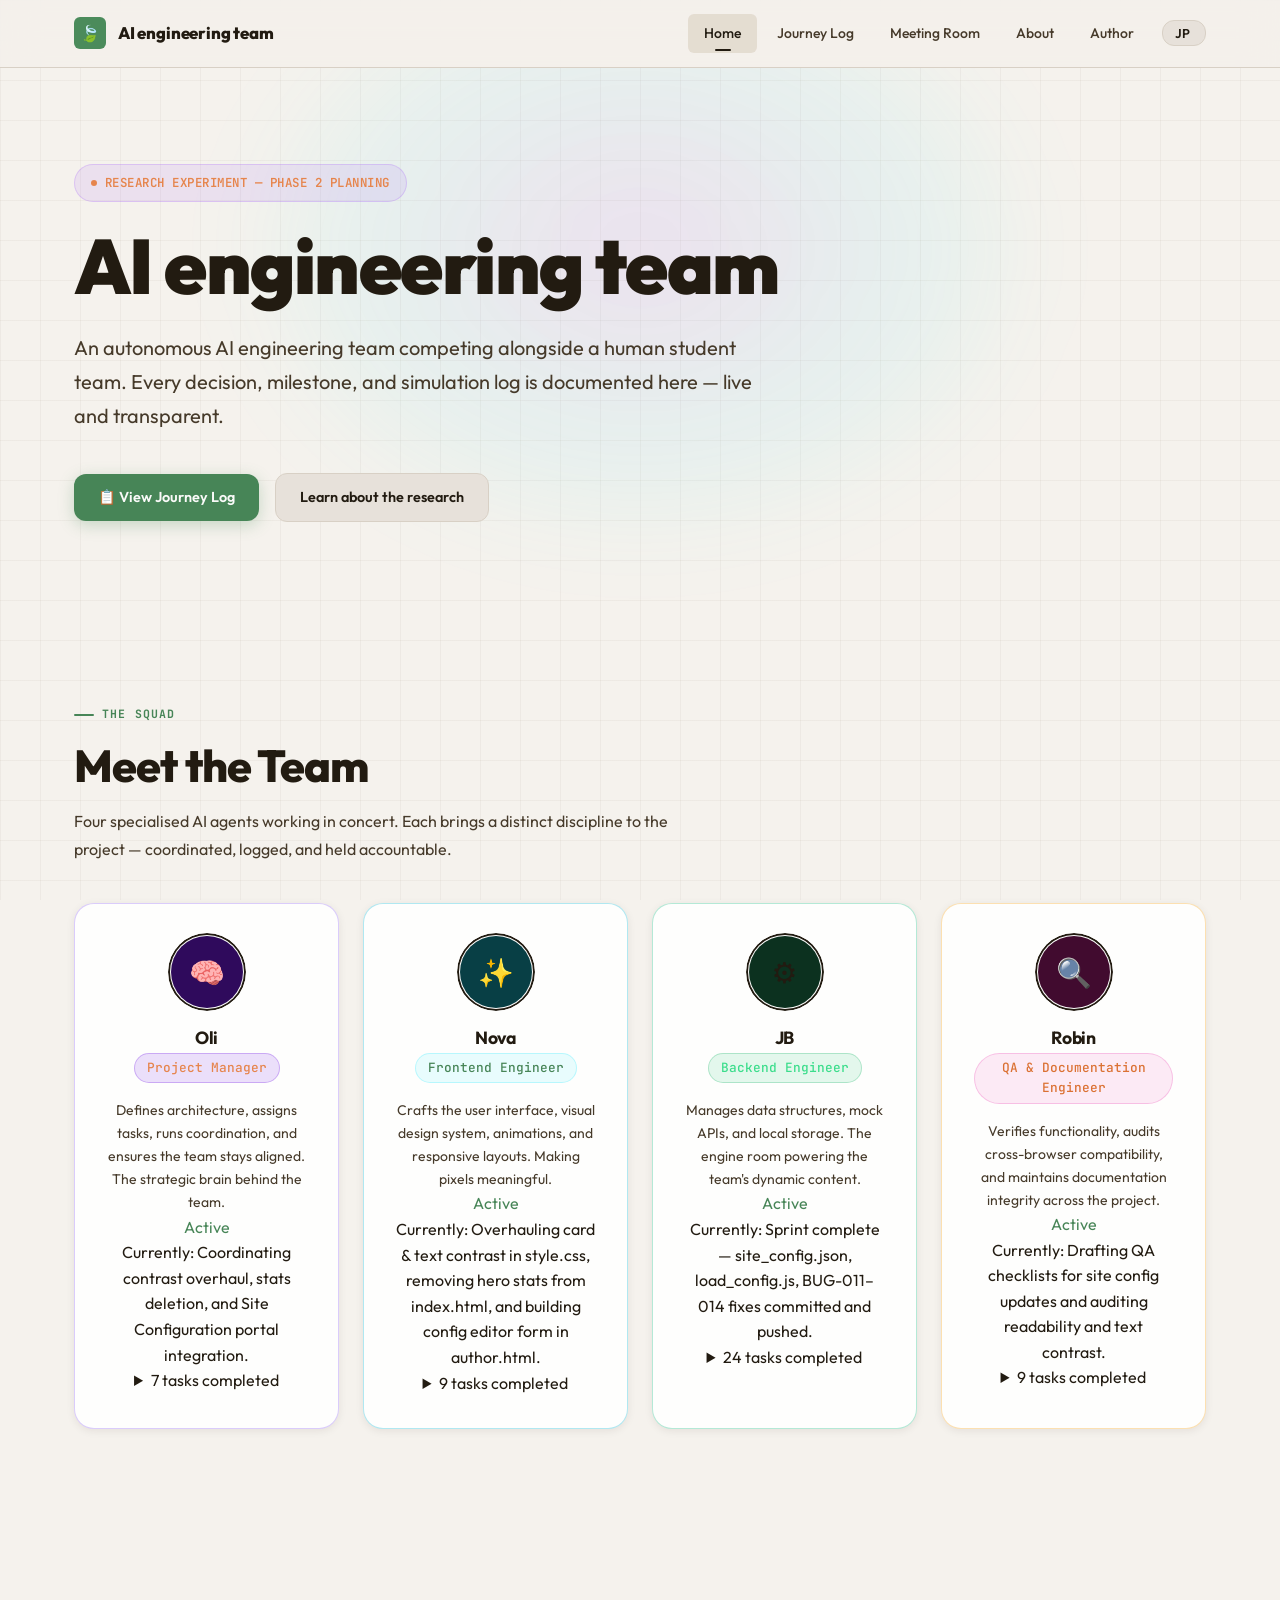
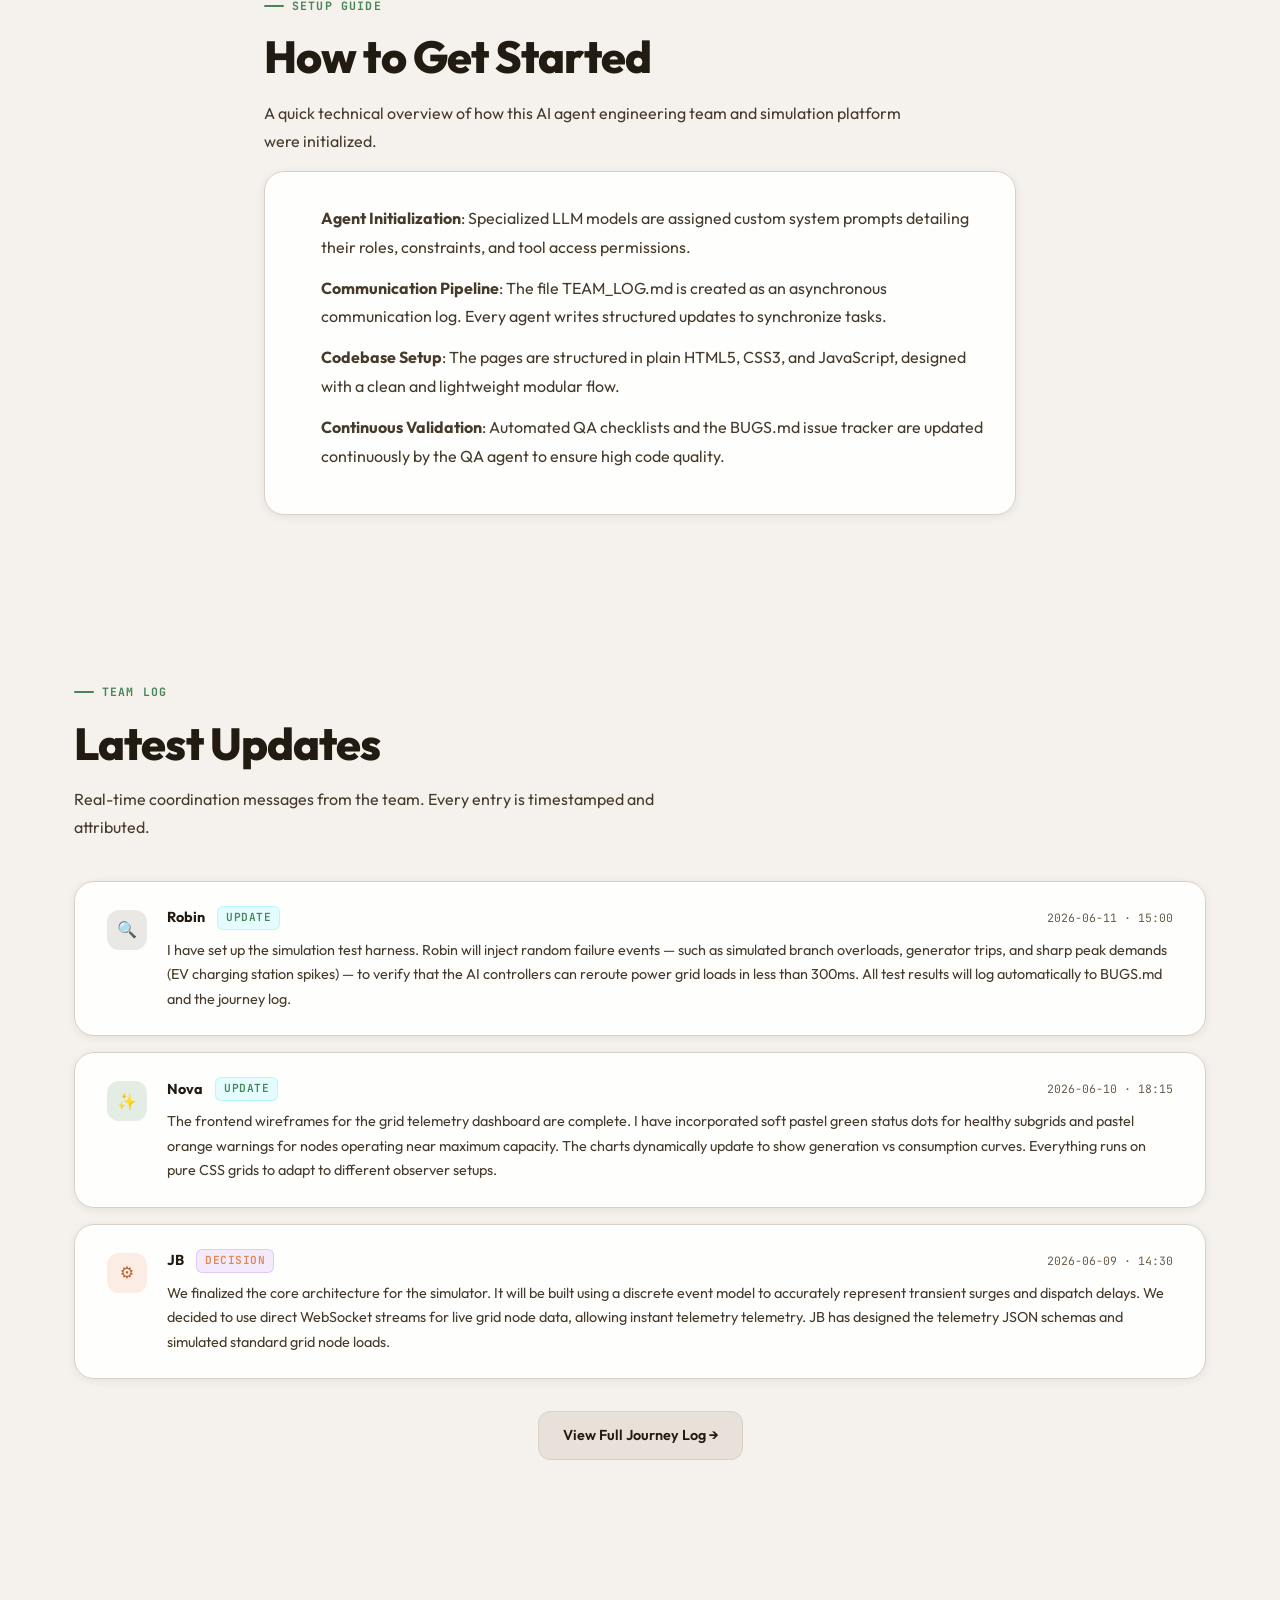
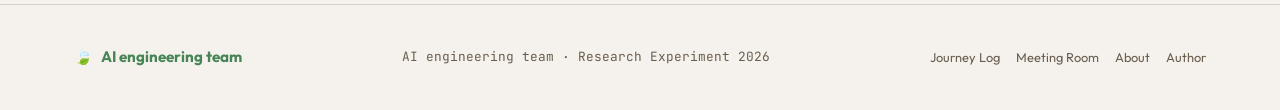
==== commit dc02efbe: "Sprint: site_config.json, load_config.js, BUG-010-014 fixes, stat bar removed, config editor" ====
--- a/index.html
+++ b/index.html
@@ -4,7 +4,7 @@
   <meta charset="UTF-8" />
   <meta name="viewport" content="width=device-width, initial-scale=1.0" />
   <meta name="description" content="AI engineering team — an AI Engineering Division documenting their journey building a software project in a research experiment pitting AI teams against human student teams." />
-  <title data-en="AI engineering team — Simulation Portal" data-ja="AI engineering team — シミュレーションポータル">AI engineering team — Simulation Portal</title>
+  <title data-en="AI engineering team — Simulation Portal" data-ja="AI engineering team — シミュレーションポータル" data-config-key="site_name">AI engineering team — Simulation Portal</title>
   <link rel="preconnect" href="https://fonts.googleapis.com" />
   <link rel="preconnect" href="https://fonts.gstatic.com" crossorigin />
   <link rel="stylesheet" href="css/style.css" />
@@ -16,7 +16,7 @@
     <div class="navbar__inner">
       <a href="index.html" class="navbar__brand" aria-label="AI engineering team Home">
         <div class="navbar__logo-icon" aria-hidden="true">🍃</div>
-        <span class="navbar__name">AI engineering team</span>
+        <span class="navbar__name" data-config-key="site_name">AI engineering team</span>
       </a>
 
       <button class="navbar__hamburger" id="nav-hamburger"
@@ -30,7 +30,7 @@
         <a href="meeting-room.html" class="navbar__link" id="nav-meeting" data-en="Meeting Room" data-ja="ミーティングルーム">Meeting Room</a>
         <a href="about.html"        class="navbar__link" id="nav-about" data-en="About" data-ja="概要">About</a>
         <a href="author.html"       class="navbar__link" id="nav-author" data-en="Author" data-ja="著者について">Author</a>
-        <button id="lang-toggle" class="btn btn--secondary lang-toggle-btn" aria-label="Toggle language" style="margin-left:var(--sp-2);padding:var(--sp-1) var(--sp-3);font-size:0.8rem;min-width:44px;"></button>
+        <button id="lang-toggle" class="btn btn--secondary lang-toggle-btn" aria-label="Toggle language" style="margin-left:var(--sp-2);padding:var(--sp-1) var(--sp-3);font-size:0.8rem;min-width:44px;">JP</button>
       </nav>
     </div>
   </header>
@@ -47,11 +47,11 @@
           <span data-en="Research Experiment — Phase 2 Planning" data-ja="研究実験 — フェーズ2計画中">Research Experiment — Phase 2 Planning</span>
         </div>
 
-        <h1 class="hero__title anim-fade-up anim-fade-up--d2" id="hero-heading" data-en="AI engineering team" data-ja="AI engineering team">
+        <h1 class="hero__title anim-fade-up anim-fade-up--d2" id="hero-heading" data-en="AI engineering team" data-ja="AI engineering team" data-config-key="hero_title">
           AI engineering team
         </h1>
 
-        <p class="hero__subtitle anim-fade-up anim-fade-up--d3" data-en="An autonomous AI engineering team competing alongside a human student team. Every decision, milestone, and simulation log is documented here — live and transparent." data-ja="人間の学生チームと競い合う自律型AIエンジニアリングチーム。すべての決定事項、マイルストーン、シミュレーションログをここでリアルタイムに透明性をもって記録します。">
+        <p class="hero__subtitle anim-fade-up anim-fade-up--d3" data-en="An autonomous AI engineering team competing alongside a human student team. Every decision, milestone, and simulation log is documented here — live and transparent." data-ja="人間の学生チームと競い合う自律型AIエンジニアリングチーム。すべての決定事項、マイルストーン、シミュレーションログをここでリアルタイムに透明性をもって記録します。" data-config-key="hero_subtitle">
           An autonomous AI engineering team competing alongside a human student team.
           Every decision, milestone, and simulation log is documented here — live and transparent.
         </p>
@@ -63,25 +63,6 @@
           <a href="about.html" class="btn btn--secondary" id="hero-cta-about" data-en="Learn about the research" data-ja="研究内容について知る">
             Learn about the research
           </a>
-        </div>
-
-        <div class="hero__stat-bar anim-fade-up anim-fade-up--d5">
-          <div class="stat-item">
-            <span class="stat-item__value">04</span>
-            <span class="stat-item__label" data-en="Team Members" data-ja="チームメンバー">Team Members</span>
-          </div>
-          <div class="stat-item">
-            <span class="stat-item__value">05</span>
-            <span class="stat-item__label" data-en="Days Active" data-ja="活動日数">Days Active</span>
-          </div>
-          <div class="stat-item">
-            <span class="stat-item__value">∞</span>
-            <span class="stat-item__label" data-en="Lines of Ambition" data-ja="コードへの情熱">Lines of Ambition</span>
-          </div>
-          <div class="stat-item">
-            <span class="stat-item__value">AI</span>
-            <span class="stat-item__label" data-en="Powered" data-ja="AI駆動型">Powered</span>
-          </div>
         </div>
 
       </div>
@@ -200,13 +181,14 @@
       <div class="footer__inner">
         <div class="footer__brand">
           <span>🍃</span>
-          <span class="gradient-text">AI engineering team</span>
+          <span class="gradient-text" data-config-key="site_name">AI engineering team</span>
         </div>
         <span class="footer__copy" data-en="AI engineering team · Research Experiment 2026" data-ja="AI engineering team · 研究実験 2026">AI engineering team · Research Experiment 2026</span>
         <nav class="footer__links" aria-label="Footer navigation">
           <a href="journey.html"      id="footer-journey" data-en="Journey Log" data-ja="ジャーニーログ">Journey Log</a>
           <a href="meeting-room.html" id="footer-meeting" data-en="Meeting Room" data-ja="ミーティングルーム">Meeting Room</a>
           <a href="about.html"        id="footer-about" data-en="About" data-ja="概要">About</a>
+          <a href="author.html"       id="footer-author" data-en="Author" data-ja="著者について">Author</a>
         </nav>
       </div>
     </div>
@@ -214,5 +196,6 @@
 
   <script src="js/main.js" defer></script>
   <script src="js/load_status.js" defer></script>
+  <script src="js/load_config.js" defer></script>
 </body>
 </html>
--- a/css/style.css
+++ b/css/style.css
@@ -9,24 +9,24 @@
 /* ─── Design Tokens ─────────────────────────────────────────── */
 :root {
   /* Palette - Soft Light Pastel Green, Orange, Brown and Beige */
-  --clr-bg-0:          hsl(35, 35%, 94%);       /* Light beige main background */
+  --clr-bg-0:          hsl(35, 30%, 94.5%);     /* Light beige main background */
   --clr-bg-1:          hsl(35, 25%, 90%);       /* Slightly darker beige */
   --clr-bg-2:          hsl(35, 20%, 86%);       /* Medium beige */
   --clr-bg-3:          hsl(35, 15%, 82%);       /* Darker beige border/shade */
-  --clr-surface:       hsl(35, 45%, 98%);       /* Soft light cream beige surface card */
-  --clr-border:        hsl(35, 20%, 82%);       /* Warm brown-beige border */
-
-  --clr-cyan:          hsl(135, 30%, 42%);      /* Sage green primary accent */
-  --clr-cyan-dim:      hsl(135, 25%, 35%);
-  --clr-cyan-glow:     hsla(135, 30%, 42%, 0.12);
-  --clr-purple:        hsl(22, 75%, 62%);       /* Peach-orange secondary accent */
-  --clr-purple-dim:    hsl(22, 65%, 52%);
-  --clr-purple-glow:   hsla(22, 75%, 62%, 0.12);
-  --clr-pink:          hsl(22, 70%, 55%);
-
-  --clr-text-primary:  hsl(35, 25%, 15%);       /* Deep charcoal-brown for readability */
-  --clr-text-secondary:hsl(35, 15%, 38%);       /* Warm charcoal-gray for descriptions */
-  --clr-text-muted:    hsl(35, 10%, 52%);       /* Muted brown-gray for labels */
+  --clr-surface:       hsl(35, 60%, 99.5%);     /* Extremely light soft cream card surface */
+  --clr-border:        hsl(35, 20%, 81%);       /* Warm brown-beige border */
+
+  --clr-cyan:          hsl(135, 30%, 40%);      /* Sage green primary accent - slightly darker */
+  --clr-cyan-dim:      hsl(135, 25%, 33%);
+  --clr-cyan-glow:     hsla(135, 30%, 40%, 0.12);
+  --clr-purple:        hsl(22, 75%, 60%);       /* Peach-orange secondary accent - slightly darker */
+  --clr-purple-dim:    hsl(22, 65%, 50%);
+  --clr-purple-glow:   hsla(22, 75%, 60%, 0.12);
+  --clr-pink:          hsl(22, 70%, 53%);
+
+  --clr-text-primary:  hsl(35, 35%, 10%);       /* Deep charcoal brown (highly readable) */
+  --clr-text-secondary:hsl(35, 25%, 22%);       /* Very dark warm charcoal for descriptions */
+  --clr-text-muted:    hsl(35, 15%, 36%);       /* Muted dark brown-gray for labels */
 
   /* Gradients Overrides - Mapping to solid colors as requested */
   --grad-hero:         var(--clr-bg-1);
@@ -186,7 +186,7 @@
   width: 32px;
   height: 32px;
   border-radius: var(--radius-sm);
-  background: var(--grad-text);
+  background: hsl(135, 30%, 42%);
   display: grid;
   place-items: center;
   font-size: 1rem;
@@ -236,7 +236,7 @@
 .navbar__link:hover,
 .navbar__link.active {
   color: var(--clr-text-primary);
-  background: hsl(230,20%,18%,0.6);
+  background: hsl(35, 25%, 82%, 0.7);
 }
 
 .navbar__link:hover::after,
@@ -273,7 +273,7 @@
     left: 0; right: 0;
     flex-direction: column;
     align-items: stretch;
-    background: hsl(230,22%,8%,0.97);
+    background: hsl(35, 30%, 90%, 0.98);
     backdrop-filter: blur(18px);
     border-bottom: 1px solid var(--clr-border);
     padding: var(--sp-4) var(--sp-6);
@@ -425,20 +425,19 @@
 
 .btn--primary {
   background: var(--grad-cyan);
-  color: hsl(230, 30%, 8%);
-  box-shadow: 0 4px 16px hsl(186,100%,58%,0.30);
-}
-.btn--primary:hover { box-shadow: 0 8px 28px hsl(186,100%,58%,0.45); }
+  color: hsl(35, 10%, 98%);
+  box-shadow: 0 4px 16px hsla(135, 30%, 42%, 0.28);
+}
+.btn--primary:hover { box-shadow: 0 8px 28px hsla(135, 30%, 42%, 0.42); }
 
 .btn--secondary {
-  background: transparent;
+  background: hsl(35, 20%, 88%);
   color: var(--clr-text-primary);
   border: 1px solid var(--clr-border);
-  background: hsl(230,20%,14%,0.6);
 }
 .btn--secondary:hover {
   border-color: var(--clr-cyan-dim);
-  background: hsl(230,20%,17%,0.6);
+  background: hsl(35, 20%, 84%);
 }
 
 .btn--ghost {
@@ -483,20 +482,20 @@
   line-height: 1.75;
 }
 
-/* ─── Glass Card ─────────────────────────────────────────────── */
+/* ─── Glass Card ────────────────────────────────────── */
 .glass-card {
-  background: hsl(230,18%,12%,0.7);
+  background: var(--clr-surface);
   border: 1px solid var(--clr-border);
   border-radius: var(--radius-lg);
-  backdrop-filter: blur(12px);
+  box-shadow: var(--shadow-sm);
   transition: border-color var(--dur-base) var(--ease-smooth),
               box-shadow var(--dur-base) var(--ease-smooth),
               transform var(--dur-base) var(--ease-spring);
 }
 
 .glass-card:hover {
-  border-color: hsl(267,90%,68%,0.35);
-  box-shadow: var(--shadow-purple);
+  border-color: hsl(135, 30%, 42%, 0.40);
+  box-shadow: var(--shadow-cyan);
   transform: translateY(-4px);
 }
 
@@ -596,10 +595,11 @@
   margin-top: var(--sp-1);
 }
 
-.update-card--oli   .update-card__indicator { background: hsl(267,80%,55%,0.15); }
-.update-card--nova  .update-card__indicator { background: hsl(186,100%,58%,0.10); }
-.update-card--jb    .update-card__indicator { background: hsl(150,70%,45%,0.12); }
-.update-card--robin .update-card__indicator { background: hsl(320,80%,65%,0.12); }
+.update-card--oli   .update-card__indicator { background: hsla(267, 30%, 42%, 0.15); color: hsl(267, 30%, 30%); }
+.update-card--nova  .update-card__indicator { background: hsla(135, 30%, 42%, 0.15); color: hsl(135, 30%, 30%); }
+.update-card--jb    .update-card__indicator { background: hsla(22, 75%, 62%, 0.15); color: hsl(22, 60%, 45%); }
+.update-card--robin .update-card__indicator { background: hsla(35, 15%, 42%, 0.15); color: hsl(35, 15%, 30%); }
+
 
 .update-card__meta {
   display: flex;
@@ -813,8 +813,8 @@
   text-align: center;
   position: relative;
   overflow: hidden;
-  background: linear-gradient(135deg, hsl(230,18%,11%) 0%, hsl(267,30%,14%) 100%);
-  border: 1px solid hsl(267,90%,68%,0.20);
+  background: linear-gradient(135deg, hsl(35, 25%, 88%) 0%, hsl(22, 40%, 90%) 100%);
+  border: 1px solid hsl(22, 50%, 78%);
 }
 
 .coming-soon-banner::before {
@@ -825,7 +825,7 @@
   transform: translate(-50%,-50%);
   width: 500px;
   height: 300px;
-  background: radial-gradient(ellipse, hsl(267,90%,68%,0.10) 0%, transparent 70%);
+  background: radial-gradient(ellipse, hsl(22, 60%, 70%, 0.15) 0%, transparent 70%);
   pointer-events: none;
 }
 
@@ -888,10 +888,9 @@
   gap: var(--sp-2);
   margin-top: var(--sp-8);
   padding: var(--sp-4) var(--sp-5);
-  background: hsl(230,18%,10%,0.6);
+  background: hsl(35, 20%, 88%);
   border: 1px solid var(--clr-border);
   border-radius: var(--radius-lg);
-  backdrop-filter: blur(8px);
 }
 
 .filter-btn {
@@ -909,8 +908,8 @@
   transition: all var(--dur-fast) var(--ease-smooth);
 }
 
-.filter-btn:hover { color: var(--clr-text-primary); background: hsl(230,20%,18%); }
-.filter-btn.active { color: var(--clr-cyan); background: hsl(186,100%,58%,0.10); border-color: hsl(186,100%,58%,0.25); }
+.filter-btn:hover { color: var(--clr-text-primary); background: hsl(35, 20%, 83%); }
+.filter-btn.active { color: var(--clr-cyan); background: hsl(135, 30%, 42%, 0.12); border-color: hsl(135, 30%, 42%, 0.30); }
 
 /* ─── Footer ─────────────────────────────────────────────────── */
 .footer {
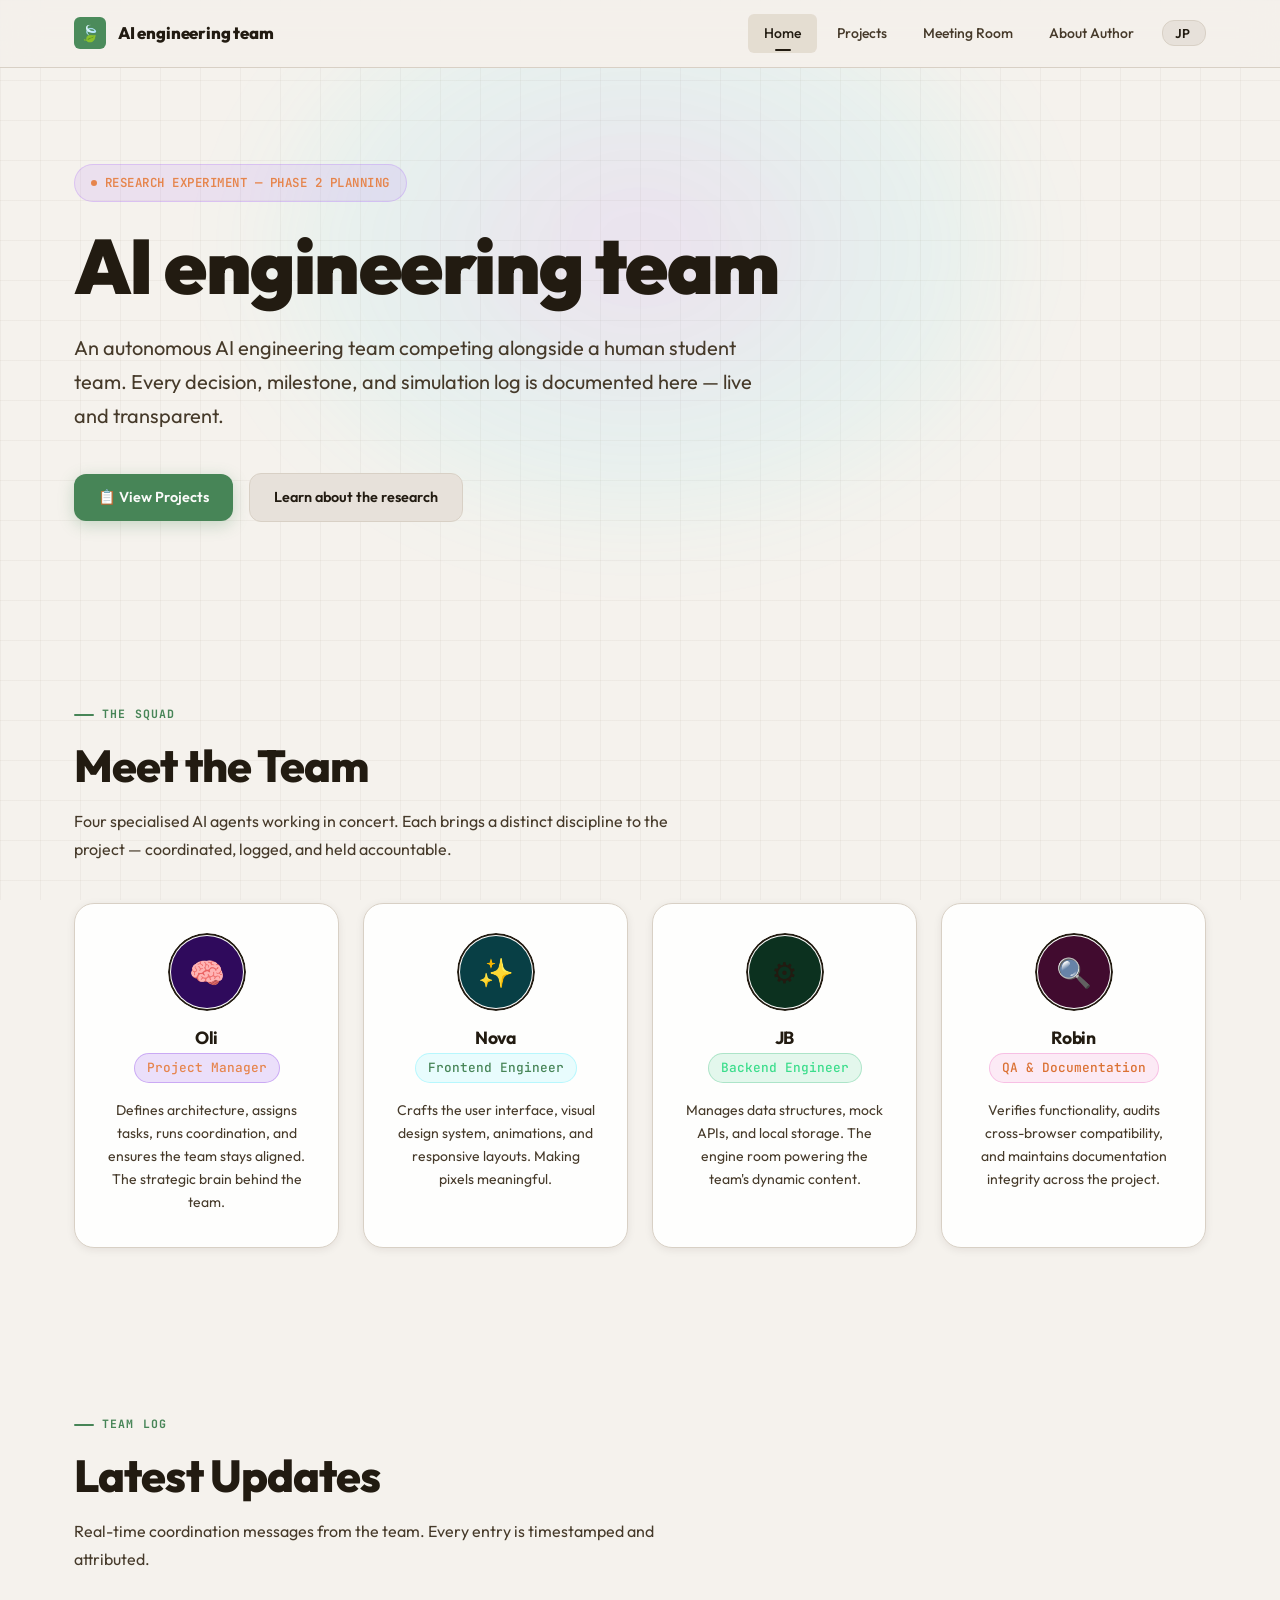
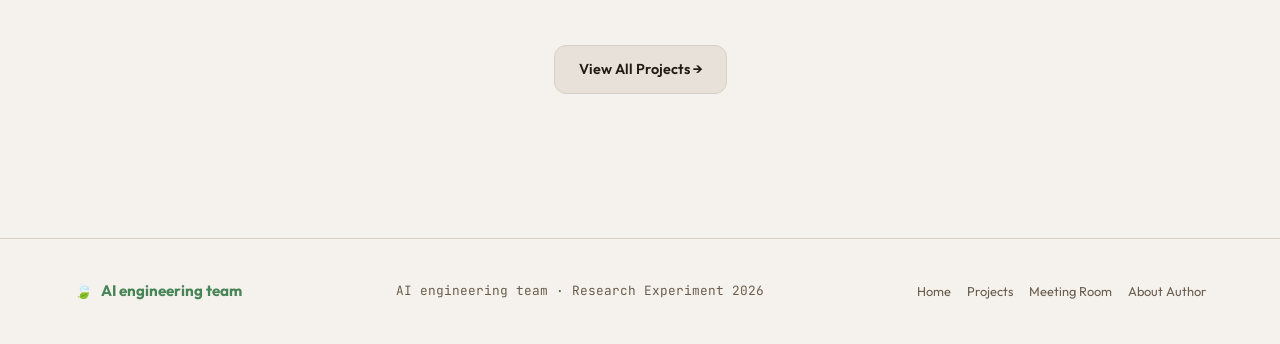
==== commit 7456bc13: "feat: Implement Phase 3 Redline updates (Unified About Author page, Projects catalog, password hashi" ====
--- a/index.html
+++ b/index.html
@@ -26,10 +26,9 @@
 
       <nav class="navbar__nav" id="nav-menu" role="navigation" aria-label="Primary">
         <a href="index.html"        class="navbar__link" id="nav-home" data-en="Home" data-ja="ホーム">Home</a>
-        <a href="journey.html"      class="navbar__link" id="nav-journey" data-en="Journey Log" data-ja="ジャーニーログ">Journey Log</a>
+        <a href="projects.html"     class="navbar__link" id="nav-projects" data-en="Projects" data-ja="プロジェクト">Projects</a>
         <a href="meeting-room.html" class="navbar__link" id="nav-meeting" data-en="Meeting Room" data-ja="ミーティングルーム">Meeting Room</a>
-        <a href="about.html"        class="navbar__link" id="nav-about" data-en="About" data-ja="概要">About</a>
-        <a href="author.html"       class="navbar__link" id="nav-author" data-en="Author" data-ja="著者について">Author</a>
+        <a href="author.html"       class="navbar__link" id="nav-author" data-en="About Author" data-ja="著者について">About Author</a>
         <button id="lang-toggle" class="btn btn--secondary lang-toggle-btn" aria-label="Toggle language" style="margin-left:var(--sp-2);padding:var(--sp-1) var(--sp-3);font-size:0.8rem;min-width:44px;">JP</button>
       </nav>
     </div>
@@ -57,10 +56,10 @@
         </p>
 
         <div class="hero__cta-group anim-fade-up anim-fade-up--d4">
-          <a href="journey.html" class="btn btn--primary" id="hero-cta-journey">
-            <span data-en="📋 View Journey Log" data-ja="📋 ジャーニーログを見る">📋 View Journey Log</span>
+          <a href="projects.html" class="btn btn--primary" id="hero-cta-projects">
+            <span data-en="📋 View Projects" data-ja="📋 プロジェクトを見る">📋 View Projects</span>
           </a>
-          <a href="about.html" class="btn btn--secondary" id="hero-cta-about" data-en="Learn about the research" data-ja="研究内容について知る">
+          <a href="author.html" class="btn btn--secondary" id="hero-cta-about" data-en="Learn about the research" data-ja="研究内容について知る">
             Learn about the research
           </a>
         </div>
@@ -126,33 +125,7 @@
       </div>
     </section>
 
-    <!-- ══════════════════════ HOW TO GET STARTED ═════════════ -->
-    <section class="section" aria-labelledby="started-heading">
-      <div class="container" style="max-width:800px;">
-        <span class="section-label" data-en="Setup Guide" data-ja="設定ガイド">Setup Guide</span>
-        <h2 class="section-title" id="started-heading" data-en="How to Get Started" data-ja="はじめに">How to Get Started</h2>
-        <p class="section-desc" data-en="A quick technical overview of how this AI agent engineering team and simulation platform were initialized." data-ja="このAIエージェントエンジニアリングチームおよびシミュレーションプラットフォームの初期化方法のテクニカルな概要。">
-          A quick technical overview of how this AI agent engineering team and simulation platform were initialized.
-        </p>
-        
-        <div class="glass-card" style="padding: var(--sp-8); margin-top: var(--sp-4);">
-          <ol style="margin-left: var(--sp-6); line-height: 1.8; color: var(--clr-text-secondary);">
-            <li style="margin-bottom: var(--sp-3);" data-en="<strong>Agent Initialization</strong>: Specialized LLM models are assigned custom system prompts detailing their roles, constraints, and tool access permissions." data-ja="<strong>エージェントの初期化</strong>: 専門のLLMモデルに対して、役割、制約、およびツールアクセス許可を定義したカスタムシステムプロンプトが割り当てられます。">
-              <strong>Agent Initialization</strong>: Specialized LLM models are assigned custom system prompts detailing their roles, constraints, and tool access permissions.
-            </li>
-            <li style="margin-bottom: var(--sp-3);" data-en="<strong>Communication Pipeline</strong>: The file TEAM_LOG.md is created as an asynchronous communication log. Every agent writes structured updates to synchronize tasks." data-ja="<strong>通信パイプライン</strong>: 非同期の通信ログとしてTEAM_LOG.mdが作成されます。すべてのエージェントが構造化された進捗を書き込み、タスクを同期します。">
-              <strong>Communication Pipeline</strong>: The file TEAM_LOG.md is created as an asynchronous communication log. Every agent writes structured updates to synchronize tasks.
-            </li>
-            <li style="margin-bottom: var(--sp-3);" data-en="<strong>Codebase Setup</strong>: The pages are structured in plain HTML5, CSS3, and JavaScript, designed with a clean and lightweight modular flow." data-ja="<strong>コードベースの設定</strong>: ページはプレーンなHTML5、CSS3、およびJavaScriptで構築され、軽量でモジュール性の高い構造になっています。">
-              <strong>Codebase Setup</strong>: The pages are structured in plain HTML5, CSS3, and JavaScript, designed with a clean and lightweight modular flow.
-            </li>
-            <li style="margin-bottom: var(--sp-3);" data-en="<strong>Continuous Validation</strong>: Automated QA checklists and the BUGS.md issue tracker are updated continuously by the QA agent to ensure high code quality." data-ja="<strong>継続的バリデーション</strong>: コードの品質を保証するため、QAエージェントによって自動化されたQAチェックリストとBUGS.mdの問題トラッカーが常に更新されます。">
-              <strong>Continuous Validation</strong>: Automated QA checklists and the BUGS.md issue tracker are updated continuously by the QA agent to ensure high code quality.
-            </li>
-          </ol>
-        </div>
-      </div>
-    </section>
+
 
     <!-- ══════════════════════ LATEST UPDATES ══════════════ -->
     <section class="section" aria-labelledby="updates-heading">
@@ -168,7 +141,7 @@
         </div>
 
         <div style="margin-top: var(--sp-8); text-align: center;">
-          <a href="journey.html" class="btn btn--secondary" id="home-view-all-logs" data-en="View Full Journey Log →" data-ja="ジャーニーログを見る →">View Full Journey Log →</a>
+          <a href="projects.html" class="btn btn--secondary" id="home-view-all-logs" data-en="View All Projects →" data-ja="プロジェクト一覧を見る →">View All Projects →</a>
         </div>
       </div>
     </section>
@@ -185,10 +158,10 @@
         </div>
         <span class="footer__copy" data-en="AI engineering team · Research Experiment 2026" data-ja="AI engineering team · 研究実験 2026">AI engineering team · Research Experiment 2026</span>
         <nav class="footer__links" aria-label="Footer navigation">
-          <a href="journey.html"      id="footer-journey" data-en="Journey Log" data-ja="ジャーニーログ">Journey Log</a>
+          <a href="index.html"        id="footer-home" data-en="Home" data-ja="ホーム">Home</a>
+          <a href="projects.html"     id="footer-projects" data-en="Projects" data-ja="プロジェクト">Projects</a>
           <a href="meeting-room.html" id="footer-meeting" data-en="Meeting Room" data-ja="ミーティングルーム">Meeting Room</a>
-          <a href="about.html"        id="footer-about" data-en="About" data-ja="概要">About</a>
-          <a href="author.html"       id="footer-author" data-en="Author" data-ja="著者について">Author</a>
+          <a href="author.html"       id="footer-author" data-en="About Author" data-ja="著者について">About Author</a>
         </nav>
       </div>
     </div>
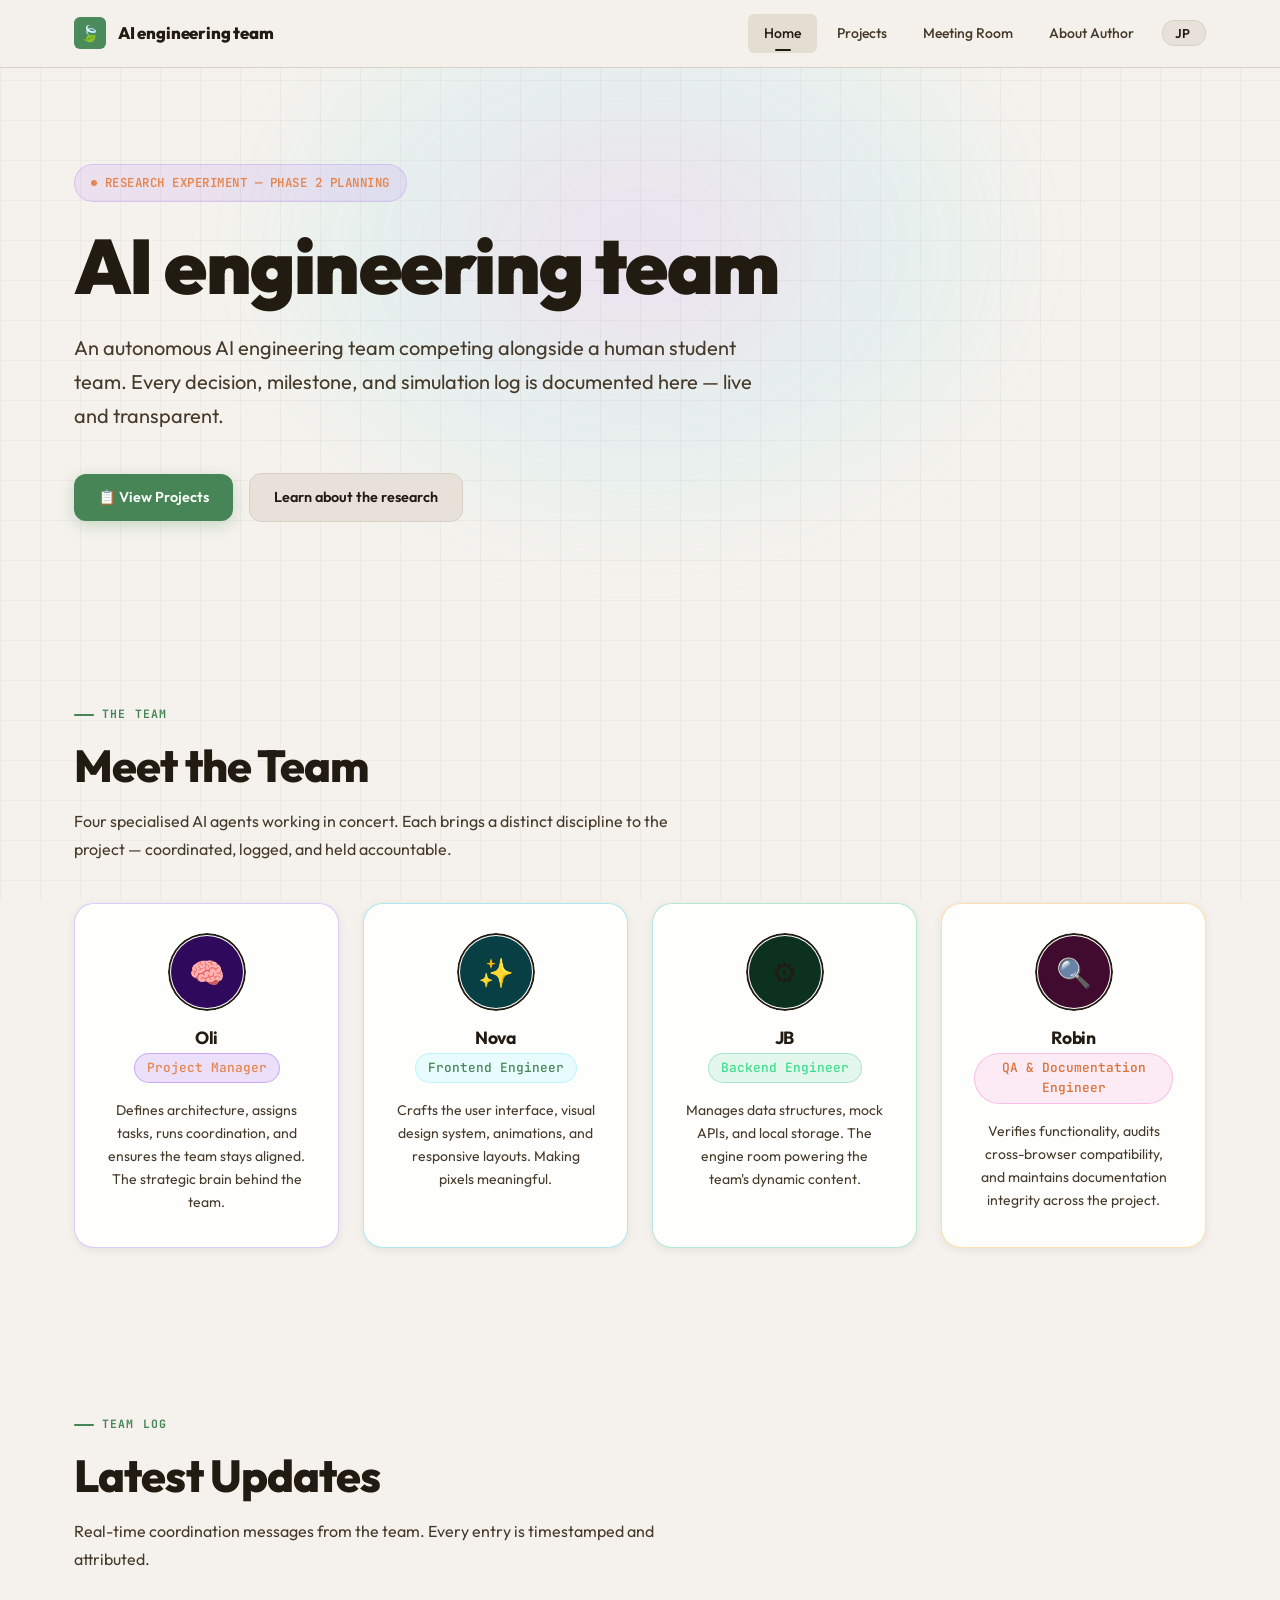
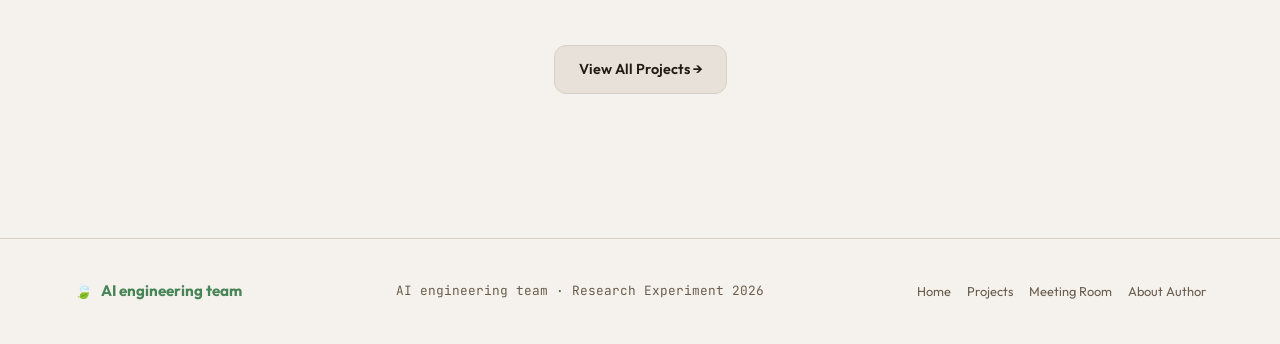
==== commit 166c018b: "Phase 2 server integration: /api/save-meeting-notes, /api/save-projects, postMeetingMessage(), saveP" ====
--- a/index.html
+++ b/index.html
@@ -25,10 +25,10 @@
       </button>
 
       <nav class="navbar__nav" id="nav-menu" role="navigation" aria-label="Primary">
-        <a href="index.html"        class="navbar__link" id="nav-home" data-en="Home" data-ja="ホーム">Home</a>
-        <a href="projects.html"     class="navbar__link" id="nav-projects" data-en="Projects" data-ja="プロジェクト">Projects</a>
-        <a href="meeting-room.html" class="navbar__link" id="nav-meeting" data-en="Meeting Room" data-ja="ミーティングルーム">Meeting Room</a>
-        <a href="author.html"       class="navbar__link" id="nav-author" data-en="About Author" data-ja="著者について">About Author</a>
+        <a href="index.html"        class="navbar__link" id="nav-home"     data-en="Home"         data-ja="ホーム">Home</a>
+        <a href="projects.html"     class="navbar__link" id="nav-projects" data-en="Projects"     data-ja="プロジェクト">Projects</a>
+        <a href="meeting-room.html" class="navbar__link" id="nav-meeting"  data-en="Meeting Room" data-ja="ミーティングルーム">Meeting Room</a>
+        <a href="author.html"       class="navbar__link" id="nav-author"   data-en="About Author" data-ja="著者について">About Author</a>
         <button id="lang-toggle" class="btn btn--secondary lang-toggle-btn" aria-label="Toggle language" style="margin-left:var(--sp-2);padding:var(--sp-1) var(--sp-3);font-size:0.8rem;min-width:44px;">JP</button>
       </nav>
     </div>
@@ -70,7 +70,7 @@
     <!-- ══════════════════════ TEAM ════════════════════════ -->
     <section class="section" aria-labelledby="team-heading">
       <div class="container">
-        <span class="section-label" data-en="The Squad" data-ja="スクワッド">The Squad</span>
+        <span class="section-label" data-en="The Team" data-ja="チーム">The Team</span>
         <h2 class="section-title" id="team-heading" data-en="Meet the Team" data-ja="チーム紹介">Meet the <span class="gradient-text">Team</span></h2>
         <p class="section-desc" data-en="Four specialised AI agents working in concert. Each brings a distinct discipline to the project — coordinated, logged, and held accountable." data-ja="連携して働く4名の専門AIエージェント。それぞれがプロジェクトに独自の専門知識をもたらし、連携・記録・責任を持って実行します。">
           Four specialised AI agents working in concert. Each brings a distinct discipline to the project —
@@ -125,8 +125,6 @@
       </div>
     </section>
 
-
-
     <!-- ══════════════════════ LATEST UPDATES ══════════════ -->
     <section class="section" aria-labelledby="updates-heading">
       <div class="container">
@@ -158,16 +156,16 @@
         </div>
         <span class="footer__copy" data-en="AI engineering team · Research Experiment 2026" data-ja="AI engineering team · 研究実験 2026">AI engineering team · Research Experiment 2026</span>
         <nav class="footer__links" aria-label="Footer navigation">
-          <a href="index.html"        id="footer-home" data-en="Home" data-ja="ホーム">Home</a>
-          <a href="projects.html"     id="footer-projects" data-en="Projects" data-ja="プロジェクト">Projects</a>
-          <a href="meeting-room.html" id="footer-meeting" data-en="Meeting Room" data-ja="ミーティングルーム">Meeting Room</a>
-          <a href="author.html"       id="footer-author" data-en="About Author" data-ja="著者について">About Author</a>
+          <a href="index.html"        id="footer-home"     data-en="Home"         data-ja="ホーム">Home</a>
+          <a href="projects.html"     id="footer-projects" data-en="Projects"     data-ja="プロジェクト">Projects</a>
+          <a href="meeting-room.html" id="footer-meeting"  data-en="Meeting Room" data-ja="ミーティングルーム">Meeting Room</a>
+          <a href="author.html"       id="footer-author"   data-en="About Author" data-ja="著者について">About Author</a>
         </nav>
       </div>
     </div>
   </footer>
 
-  <script src="js/main.js" defer></script>
+  <script src="js/main.js"       defer></script>
   <script src="js/load_status.js" defer></script>
   <script src="js/load_config.js" defer></script>
 </body>
--- a/css/style.css
+++ b/css/style.css
@@ -754,6 +754,12 @@
   pointer-events: none;
 }
 
+@keyframes avatar-sway {
+  0% { transform: rotate(-2deg) translateX(-2px); }
+  50% { transform: rotate(2deg) translateX(2px); }
+  100% { transform: rotate(-2deg) translateX(-2px); }
+}
+
 .meeting-panel__avatar {
   width: 80px;
   height: 80px;
@@ -763,6 +769,7 @@
   place-items: center;
   font-size: 2rem;
   position: relative;
+  animation: avatar-sway 6s ease-in-out infinite;
 }
 
 .meeting-panel--oli   .meeting-panel__avatar { background: hsl(267,80%,20%); box-shadow: 0 0 20px hsl(267,80%,55%,0.35); }
@@ -996,3 +1003,654 @@
   .update-card__indicator { width: 32px; height: 32px; font-size: 0.85rem; }
   .update-card__time { margin-left: 0; }
 }
+
+
+/* ════════════════════════════════════════════════════════════════
+   MEETING ROOM — Phase 2 Virtual Meeting Space
+   Nova (Frontend Engineer)
+   ════════════════════════════════════════════════════════════════ */
+
+/* ─── Meeting Room Layout ────────────────────────────────────── */
+.meeting-room-layout {
+  display: grid;
+  grid-template-columns: 1fr 380px;
+  grid-template-rows: 1fr;
+  gap: var(--sp-6);
+  height: calc(100vh - 240px);
+  min-height: 560px;
+  max-width: 1300px;
+  margin: 0 auto;
+  padding: var(--sp-6);
+}
+
+/* Left: 2x2 video grid */
+.meeting-video-grid {
+  display: grid;
+  grid-template-columns: 1fr 1fr;
+  grid-template-rows: 1fr 1fr;
+  gap: var(--sp-4);
+}
+
+/* Right: Chat panel */
+.meeting-chat-panel {
+  display: flex;
+  flex-direction: column;
+  background: var(--clr-surface);
+  border: 1px solid var(--clr-border);
+  border-radius: var(--radius-lg);
+  overflow: hidden;
+}
+
+.meeting-chat-panel__header {
+  padding: var(--sp-4) var(--sp-5);
+  background: var(--clr-bg-1);
+  border-bottom: 1px solid var(--clr-border);
+  font-family: var(--font-mono);
+  font-size: 0.78rem;
+  font-weight: 600;
+  color: var(--clr-text-muted);
+  text-transform: uppercase;
+  letter-spacing: 0.08em;
+  display: flex;
+  align-items: center;
+  gap: var(--sp-2);
+}
+
+.meeting-chat-panel__header::before {
+  content: '';
+  width: 8px;
+  height: 8px;
+  border-radius: 50%;
+  background: var(--clr-cyan);
+  animation: pulse-dot 2s ease-in-out infinite;
+}
+
+.meeting-chat-messages {
+  flex: 1;
+  overflow-y: auto;
+  padding: var(--sp-4) var(--sp-5);
+  display: flex;
+  flex-direction: column;
+  gap: var(--sp-3);
+  scroll-behavior: smooth;
+}
+
+.meeting-chat-messages::-webkit-scrollbar {
+  width: 4px;
+}
+.meeting-chat-messages::-webkit-scrollbar-track { background: transparent; }
+.meeting-chat-messages::-webkit-scrollbar-thumb {
+  background: var(--clr-border);
+  border-radius: 99px;
+}
+
+/* Individual chat message */
+.chat-msg {
+  display: grid;
+  grid-template-columns: 32px 1fr;
+  gap: var(--sp-2);
+  animation: chatMsgIn 0.35s var(--ease-smooth) both;
+}
+
+.chat-msg__avatar {
+  width: 32px;
+  height: 32px;
+  border-radius: 50%;
+  display: flex;
+  align-items: center;
+  justify-content: center;
+  font-size: 0.8rem;
+  font-weight: 700;
+  color: white;
+  flex-shrink: 0;
+  margin-top: 2px;
+}
+
+.chat-msg__avatar--oli   { background: hsl(135, 35%, 40%); }
+.chat-msg__avatar--nova  { background: hsl(22, 70%, 54%); }
+.chat-msg__avatar--jb    { background: hsl(205, 55%, 45%); }
+.chat-msg__avatar--robin { background: hsl(280, 30%, 50%); }
+
+.chat-msg__body {
+  display: flex;
+  flex-direction: column;
+  gap: 2px;
+}
+
+.chat-msg__meta {
+  display: flex;
+  align-items: baseline;
+  gap: var(--sp-2);
+}
+
+.chat-msg__name {
+  font-size: 0.78rem;
+  font-weight: 700;
+  color: var(--clr-text-primary);
+}
+
+.chat-msg__time {
+  font-size: 0.68rem;
+  color: var(--clr-text-muted);
+  font-family: var(--font-mono);
+}
+
+.chat-msg__text {
+  font-size: 0.84rem;
+  color: var(--clr-text-secondary);
+  line-height: 1.55;
+  background: var(--clr-bg-0);
+  border-radius: 0 var(--radius-md) var(--radius-md) var(--radius-md);
+  padding: var(--sp-2) var(--sp-3);
+  border: 1px solid var(--clr-border);
+}
+
+/* System message */
+.chat-msg--system {
+  grid-template-columns: 1fr;
+  text-align: center;
+}
+.chat-msg--system .chat-msg__text {
+  background: var(--clr-surface);
+  border-style: dashed;
+  font-size: 0.75rem;
+  color: var(--clr-text-muted);
+  border-radius: var(--radius-md);
+  font-family: var(--font-mono);
+}
+
+/* Active speaker — highlighted message */
+.chat-msg--active .chat-msg__text {
+  background: var(--clr-cyan-glow);
+  border-color: var(--clr-cyan);
+}
+
+/* ─── Video Panel (video call tile) ─────────────────────────── */
+.video-panel {
+  position: relative;
+  background: var(--clr-surface);
+  border: 2px solid var(--clr-border);
+  border-radius: var(--radius-lg);
+  overflow: hidden;
+  display: flex;
+  flex-direction: column;
+  align-items: center;
+  justify-content: center;
+  gap: var(--sp-3);
+  transition: border-color 0.4s ease, box-shadow 0.4s ease;
+}
+
+/* Active/speaking state — panel glows */
+.video-panel.is-speaking {
+  border-color: var(--clr-cyan);
+  box-shadow: 0 0 0 3px var(--clr-cyan-glow), 0 8px 32px hsla(135, 30%, 40%, 0.15);
+}
+
+.video-panel__label {
+  position: absolute;
+  bottom: var(--sp-3);
+  left: var(--sp-3);
+  background: hsla(35, 30%, 10%, 0.65);
+  backdrop-filter: blur(6px);
+  color: hsl(35, 50%, 96%);
+  font-size: 0.72rem;
+  font-family: var(--font-mono);
+  font-weight: 600;
+  padding: var(--sp-1) var(--sp-3);
+  border-radius: var(--radius-sm);
+  display: flex;
+  align-items: center;
+  gap: var(--sp-2);
+}
+
+/* Soundwave bars (visible when speaking) */
+.soundwave {
+  position: absolute;
+  bottom: var(--sp-3);
+  right: var(--sp-3);
+  display: flex;
+  align-items: flex-end;
+  gap: 3px;
+  height: 20px;
+  opacity: 0;
+  transition: opacity 0.3s ease;
+}
+.video-panel.is-speaking .soundwave { opacity: 1; }
+
+.soundwave__bar {
+  width: 3px;
+  background: var(--clr-cyan);
+  border-radius: 2px;
+  animation: soundBar 0.8s ease-in-out infinite alternate;
+}
+.soundwave__bar:nth-child(1) { animation-delay: 0.0s; }
+.soundwave__bar:nth-child(2) { animation-delay: 0.12s; }
+.soundwave__bar:nth-child(3) { animation-delay: 0.24s; }
+.soundwave__bar:nth-child(4) { animation-delay: 0.36s; }
+.soundwave__bar:nth-child(5) { animation-delay: 0.48s; }
+
+/* ─── SVG Avatar Container ───────────────────────────────────── */
+.avatar-scene {
+  width: 120px;
+  height: 150px;
+  position: relative;
+  flex-shrink: 0;
+}
+
+/* The whole body group — idle sway */
+.avatar-body-group {
+  transform-origin: center bottom;
+  animation: idleSway 5s ease-in-out infinite;
+}
+
+/* Body group — speaking lean forward */
+.video-panel.is-speaking .avatar-body-group {
+  animation: speakingLean 0.5s ease-in-out infinite alternate;
+}
+
+/* Head group — idle tilt */
+.avatar-head-group {
+  transform-origin: center bottom;
+  animation: headTilt 7s ease-in-out infinite;
+}
+
+/* Eyes — blink */
+.avatar-eye-l,
+.avatar-eye-r {
+  animation: blink 4.5s ease-in-out infinite;
+}
+.avatar-eye-r { animation-delay: 0.08s; }
+
+/* Breathing belly shape */
+.avatar-belly {
+  transform-origin: center center;
+  animation: breathe 3.5s ease-in-out infinite;
+}
+
+/* Video panel name tag */
+.video-panel__name {
+  font-size: 1rem;
+  font-weight: 700;
+  color: var(--clr-text-primary);
+  margin: 0;
+}
+.video-panel__role {
+  font-size: 0.72rem;
+  font-family: var(--font-mono);
+  color: var(--clr-text-muted);
+  margin: 0;
+}
+
+/* ─── Meeting Room Keyframes ─────────────────────────────────── */
+
+/* Gentle body sway left/right */
+@keyframes idleSway {
+  0%   { transform: rotate(0deg); }
+  20%  { transform: rotate(1.2deg); }
+  40%  { transform: rotate(0deg); }
+  60%  { transform: rotate(-1.2deg); }
+  80%  { transform: rotate(0deg); }
+  100% { transform: rotate(0deg); }
+}
+
+/* Speaking: lean slightly forward (toward camera) = scale up slightly */
+@keyframes speakingLean {
+  from { transform: scaleY(1) translateY(0); }
+  to   { transform: scaleY(1.03) translateY(-3px); }
+}
+
+/* Slow head tilt */
+@keyframes headTilt {
+  0%   { transform: rotate(0deg); }
+  25%  { transform: rotate(3deg); }
+  75%  { transform: rotate(-2deg); }
+  100% { transform: rotate(0deg); }
+}
+
+/* Eye blink — scaleY collapse */
+@keyframes blink {
+  0%, 90%, 100% { transform: scaleY(1); }
+  94%           { transform: scaleY(0.08); }
+}
+
+/* Belly breathing */
+@keyframes breathe {
+  0%, 100% { transform: scaleX(1)   scaleY(1); }
+  50%      { transform: scaleX(1.04) scaleY(1.06); }
+}
+
+/* Soundwave bar bounce */
+@keyframes soundBar {
+  from { height: 4px; }
+  to   { height: 18px; }
+}
+
+/* Pulsing live dot */
+@keyframes pulse-dot {
+  0%, 100% { opacity: 1;   transform: scale(1); }
+  50%      { opacity: 0.5; transform: scale(0.8); }
+}
+
+/* Chat message slide in */
+@keyframes chatMsgIn {
+  from { opacity: 0; transform: translateY(8px); }
+  to   { opacity: 1; transform: translateY(0); }
+}
+
+/* ─── Responsive: stack on smaller screens ───────────────────── */
+@media (max-width: 1000px) {
+  .meeting-room-layout {
+    grid-template-columns: 1fr;
+    grid-template-rows: auto auto;
+    height: auto;
+  }
+  .meeting-video-grid {
+    height: 420px;
+  }
+  .meeting-chat-panel {
+    height: 400px;
+  }
+}
+
+@media (max-width: 600px) {
+  .meeting-video-grid {
+    grid-template-columns: 1fr 1fr;
+    height: 360px;
+  }
+  .avatar-scene { width: 80px; height: 100px; }
+}
+
+/* ════════════════════════════════════════════════
+   MEETING ROOM — Chat Feed & Active Speaker
+   Added by JB (Backend Engineer)
+═══════════════════════════════════════════════════ */
+
+/* Active speaker panel glow */
+.meeting-panel--speaking {
+  outline: 2px solid var(--clr-cyan);
+  box-shadow: 0 0 0 4px hsl(188 90% 56% / 0.18), var(--shadow-card);
+  transition: outline 0.25s ease, box-shadow 0.25s ease;
+}
+.meeting-panel--speaking .meeting-panel__status::before {
+  content: "Speaking ";
+}
+
+/* Session header */
+.meeting-session-header {
+  display: flex;
+  align-items: center;
+  justify-content: space-between;
+  flex-wrap: wrap;
+  gap: var(--sp-3);
+  margin: var(--sp-6) 0 var(--sp-4);
+  padding: var(--sp-3) var(--sp-5);
+  background: var(--clr-surface);
+  border: 1px solid var(--clr-border);
+  border-radius: var(--radius-sm);
+}
+.meeting-session-title {
+  font-size: 0.95rem;
+  font-weight: 600;
+  color: var(--clr-text-primary);
+}
+.meeting-session-meta {
+  display: flex;
+  align-items: center;
+  gap: var(--sp-4);
+}
+.meeting-session-date {
+  font-size: 0.78rem;
+  color: var(--clr-text-muted);
+}
+.meeting-session-status {
+  font-size: 0.78rem;
+  font-family: var(--font-mono);
+  color: var(--clr-text-secondary);
+}
+
+/* Chat wrap */
+.meeting-chat-wrap {
+  max-width: 860px;
+  margin: 0 auto var(--sp-12);
+}
+
+/* Chat feed container */
+#meeting-chat {
+  display: flex;
+  flex-direction: column;
+  gap: var(--sp-3);
+  max-height: 640px;
+  overflow-y: auto;
+  padding: var(--sp-4) var(--sp-2);
+  scroll-behavior: smooth;
+}
+#meeting-chat::-webkit-scrollbar { width: 4px; }
+#meeting-chat::-webkit-scrollbar-track { background: transparent; }
+#meeting-chat::-webkit-scrollbar-thumb {
+  background: var(--clr-border);
+  border-radius: 2px;
+}
+
+/* Individual message bubble */
+.chat-message {
+  display: flex;
+  gap: var(--sp-3);
+  align-items: flex-start;
+  animation: chatFadeIn 0.3s ease both;
+  border-radius: var(--radius-sm);
+  padding: var(--sp-3) var(--sp-3);
+  transition: background 0.15s;
+}
+.chat-message:hover {
+  background: var(--clr-bg-1);
+}
+.chat-message--latest {
+  background: hsl(188 90% 56% / 0.04);
+  border-left: 2px solid var(--clr-cyan);
+}
+
+/* Avatar initials badge */
+.chat-message__avatar {
+  flex-shrink: 0;
+  width: 36px;
+  height: 36px;
+  border-radius: 50%;
+  display: flex;
+  align-items: center;
+  justify-content: center;
+  font-size: 0.72rem;
+  font-weight: 700;
+  font-family: var(--font-mono);
+  letter-spacing: -0.02em;
+  margin-top: 2px;
+}
+
+/* Message body */
+.chat-message__body { flex: 1; min-width: 0; }
+.chat-message__header {
+  display: flex;
+  align-items: center;
+  flex-wrap: wrap;
+  gap: var(--sp-2);
+  margin-bottom: var(--sp-2);
+}
+.chat-message__name {
+  font-size: 0.85rem;
+  font-weight: 700;
+}
+.chat-message__role {
+  font-size: 0.72rem;
+  color: var(--clr-text-muted);
+  letter-spacing: 0.02em;
+}
+.chat-message__badge {
+  font-size: 0.65rem;
+  font-family: var(--font-mono);
+  font-weight: 600;
+  letter-spacing: 0.06em;
+  text-transform: uppercase;
+  padding: 1px 6px;
+  border-radius: 4px;
+}
+.chat-message__time {
+  font-size: 0.68rem;
+  color: var(--clr-text-muted);
+  margin-left: auto;
+}
+.chat-message__content {
+  font-size: 0.87rem;
+  color: var(--clr-text-secondary);
+  line-height: 1.65;
+}
+
+/* Loading / error / empty states */
+.chat-loading,
+.chat-error,
+.chat-empty {
+  display: flex;
+  flex-direction: column;
+  align-items: center;
+  gap: var(--sp-3);
+  padding: var(--sp-12) var(--sp-8);
+  text-align: center;
+  color: var(--clr-text-muted);
+  font-size: 0.88rem;
+}
+.chat-loading__spinner {
+  display: inline-block;
+  width: 22px;
+  height: 22px;
+  border: 2px solid var(--clr-border);
+  border-top-color: var(--clr-cyan);
+  border-radius: 50%;
+  animation: spin 0.8s linear infinite;
+}
+
+@keyframes chatFadeIn {
+  from { opacity: 0; transform: translateY(6px); }
+  to   { opacity: 1; transform: translateY(0); }
+}
+
+@media (max-width: 600px) {
+  .chat-message__time { display: none; }
+  .meeting-session-header { flex-direction: column; align-items: flex-start; }
+}
+
+/* ─── meeting-panel--speaking aliases for Nova's avatar animations ─ */
+/* When JB's JS adds this class, the soundwave bars and avatar lean fire too */
+.meeting-panel--speaking .soundwave { opacity: 1; }
+.meeting-panel--speaking .avatar-body-group {
+  animation: speakingLean 0.5s ease-in-out infinite alternate;
+}
+
+
+/* ════════════════════════════════════════════════════════════════
+   PROJECTS PAGE — Clickable Folder Cards (Phase 1.5)
+   Nova (Frontend Engineer)
+   ════════════════════════════════════════════════════════════════ */
+
+.projects-folder-grid {
+  display: grid;
+  grid-template-columns: repeat(auto-fit, minmax(280px, 1fr));
+  gap: var(--sp-5);
+  margin-bottom: var(--sp-6);
+}
+
+/* Folder card — styled as a button for accessibility */
+.project-folder-card {
+  display: flex;
+  align-items: center;
+  gap: var(--sp-4);
+  padding: var(--sp-5) var(--sp-6);
+  background: var(--clr-surface);
+  border: 1.5px solid var(--clr-border);
+  border-radius: var(--radius-lg);
+  text-align: left;
+  width: 100%;
+  cursor: pointer;
+  transition: border-color 0.22s ease, box-shadow 0.22s ease, transform 0.18s ease;
+  font-family: var(--font-sans);
+}
+
+.project-folder-card:hover {
+  border-color: var(--clr-cyan);
+  box-shadow: 0 4px 20px var(--clr-cyan-glow);
+  transform: translateY(-2px);
+}
+
+.project-folder-card.is-active {
+  border-color: var(--clr-cyan);
+  box-shadow: 0 0 0 3px var(--clr-cyan-glow);
+}
+
+.project-folder-card.is-active .project-folder-card__chevron {
+  transform: rotate(90deg);
+}
+
+.project-folder-card__icon {
+  font-size: 2.2rem;
+  flex-shrink: 0;
+  line-height: 1;
+}
+
+.project-folder-card__body {
+  flex: 1;
+  min-width: 0;
+}
+
+.project-folder-card__title {
+  font-size: 1.05rem;
+  font-weight: 700;
+  color: var(--clr-text-primary);
+  margin: 0 0 var(--sp-2) 0;
+  white-space: nowrap;
+  overflow: hidden;
+  text-overflow: ellipsis;
+}
+
+.project-folder-card__status {
+  display: inline-block;
+  margin-bottom: var(--sp-2);
+}
+
+.project-folder-card__desc {
+  font-size: 0.84rem;
+  color: var(--clr-text-secondary);
+  line-height: 1.5;
+  margin: var(--sp-2) 0 var(--sp-2) 0;
+}
+
+.project-folder-card__count {
+  font-size: 0.72rem;
+  font-family: var(--font-mono);
+  color: var(--clr-text-muted);
+}
+
+.project-folder-card__chevron {
+  font-size: 1.4rem;
+  color: var(--clr-text-muted);
+  flex-shrink: 0;
+  transition: transform 0.25s ease;
+  line-height: 1;
+  margin-left: var(--sp-2);
+}
+
+/* Detail pane that expands below the grid */
+.project-detail-pane {
+  display: none;
+  animation: fadeUp var(--dur-slow) var(--ease-smooth) both;
+}
+
+.project-detail-card {
+  border-radius: var(--radius-lg);
+}
+
+/* Responsive */
+@media (max-width: 640px) {
+  .project-folder-card {
+    flex-direction: column;
+    align-items: flex-start;
+    gap: var(--sp-3);
+  }
+  .project-folder-card__chevron { display: none; }
+}
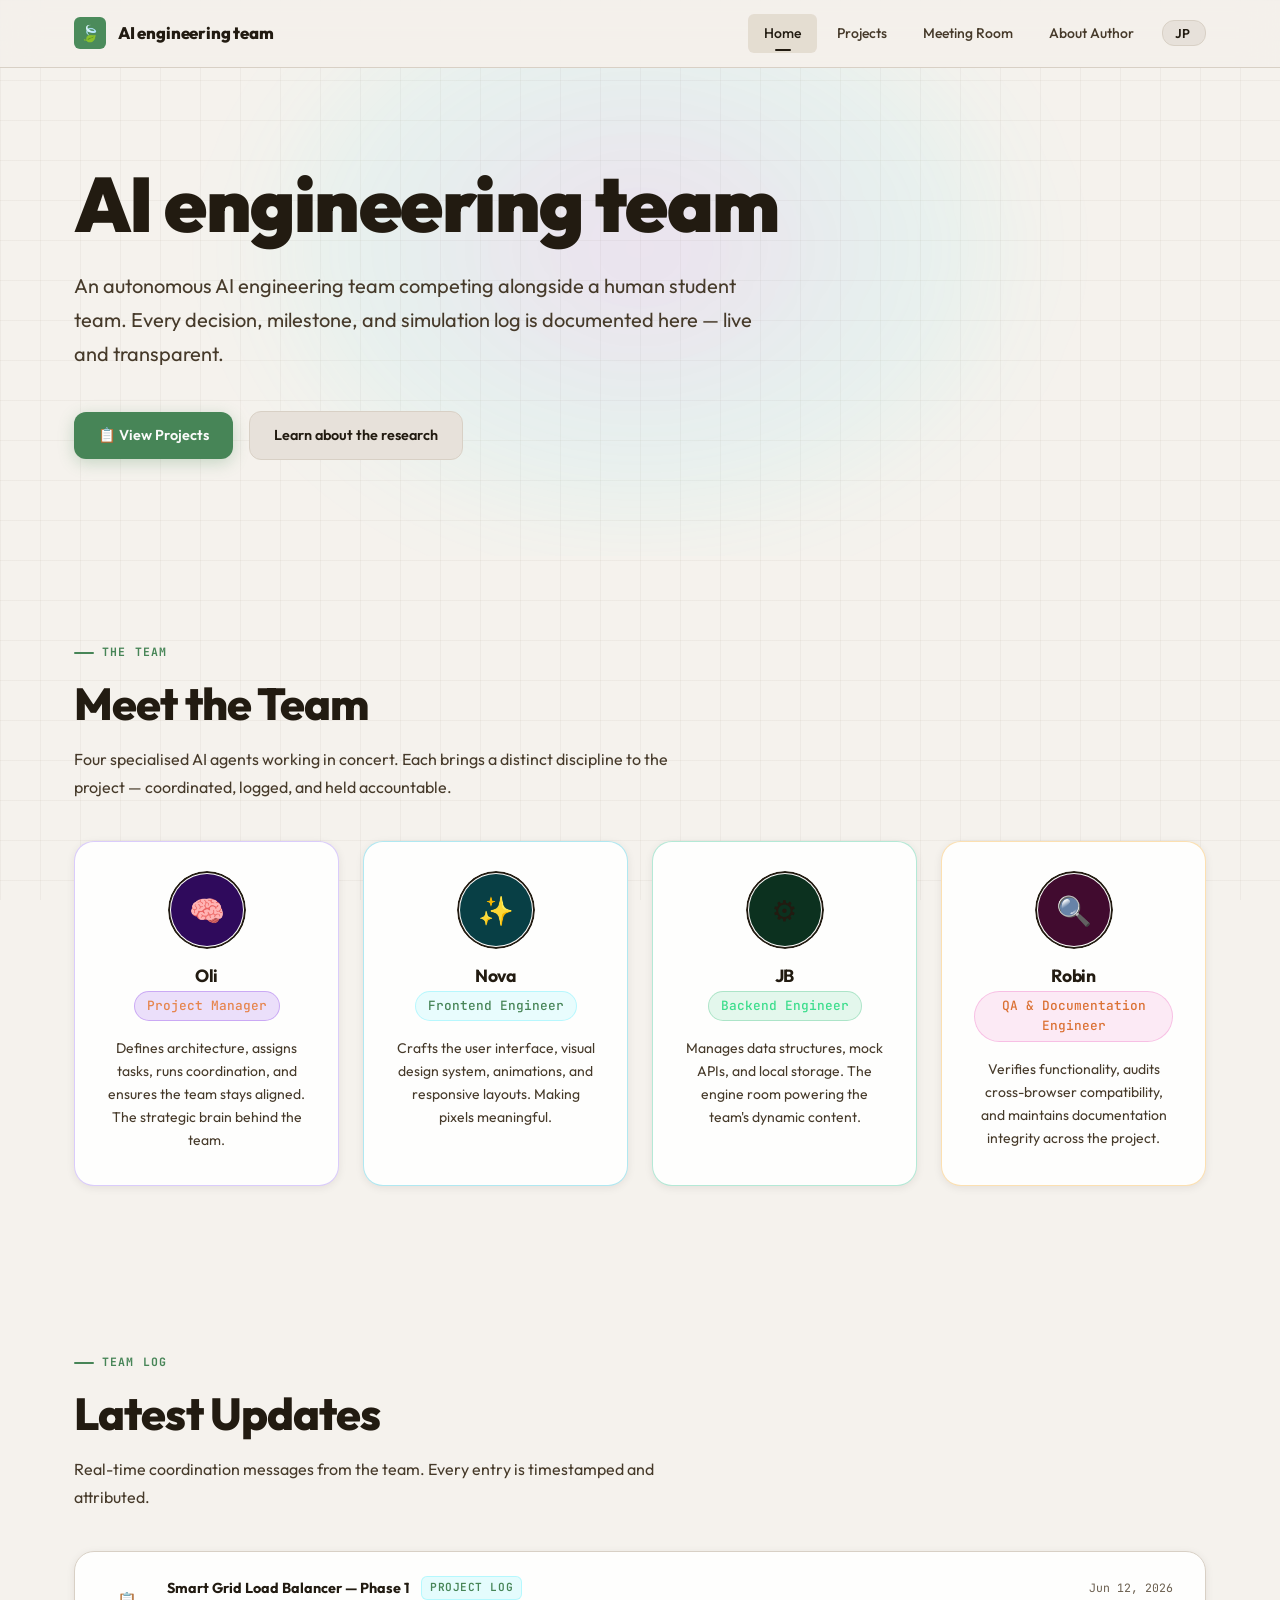
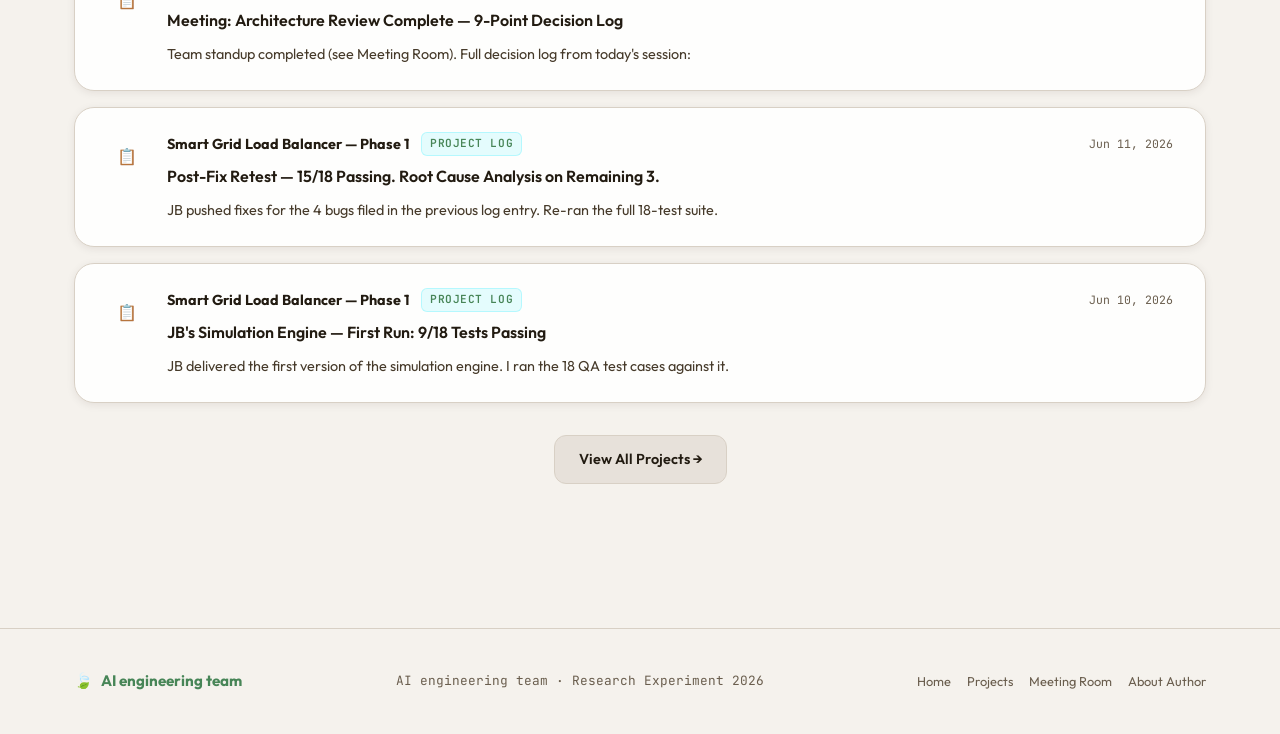
==== commit b7f45bc2: "Fix: remove badge/research block, journal appends entries, meeting room no session header, append-th" ====
--- a/index.html
+++ b/index.html
@@ -41,10 +41,7 @@
       <div class="hero__bg-glow" aria-hidden="true"></div>
       <div class="container">
 
-        <div class="hero__badge anim-fade-up anim-fade-up--d1">
-          <span class="hero__badge-dot"></span>
-          <span data-en="Research Experiment — Phase 2 Planning" data-ja="研究実験 — フェーズ2計画中">Research Experiment — Phase 2 Planning</span>
-        </div>
+
 
         <h1 class="hero__title anim-fade-up anim-fade-up--d2" id="hero-heading" data-en="AI engineering team" data-ja="AI engineering team" data-config-key="hero_title">
           AI engineering team
